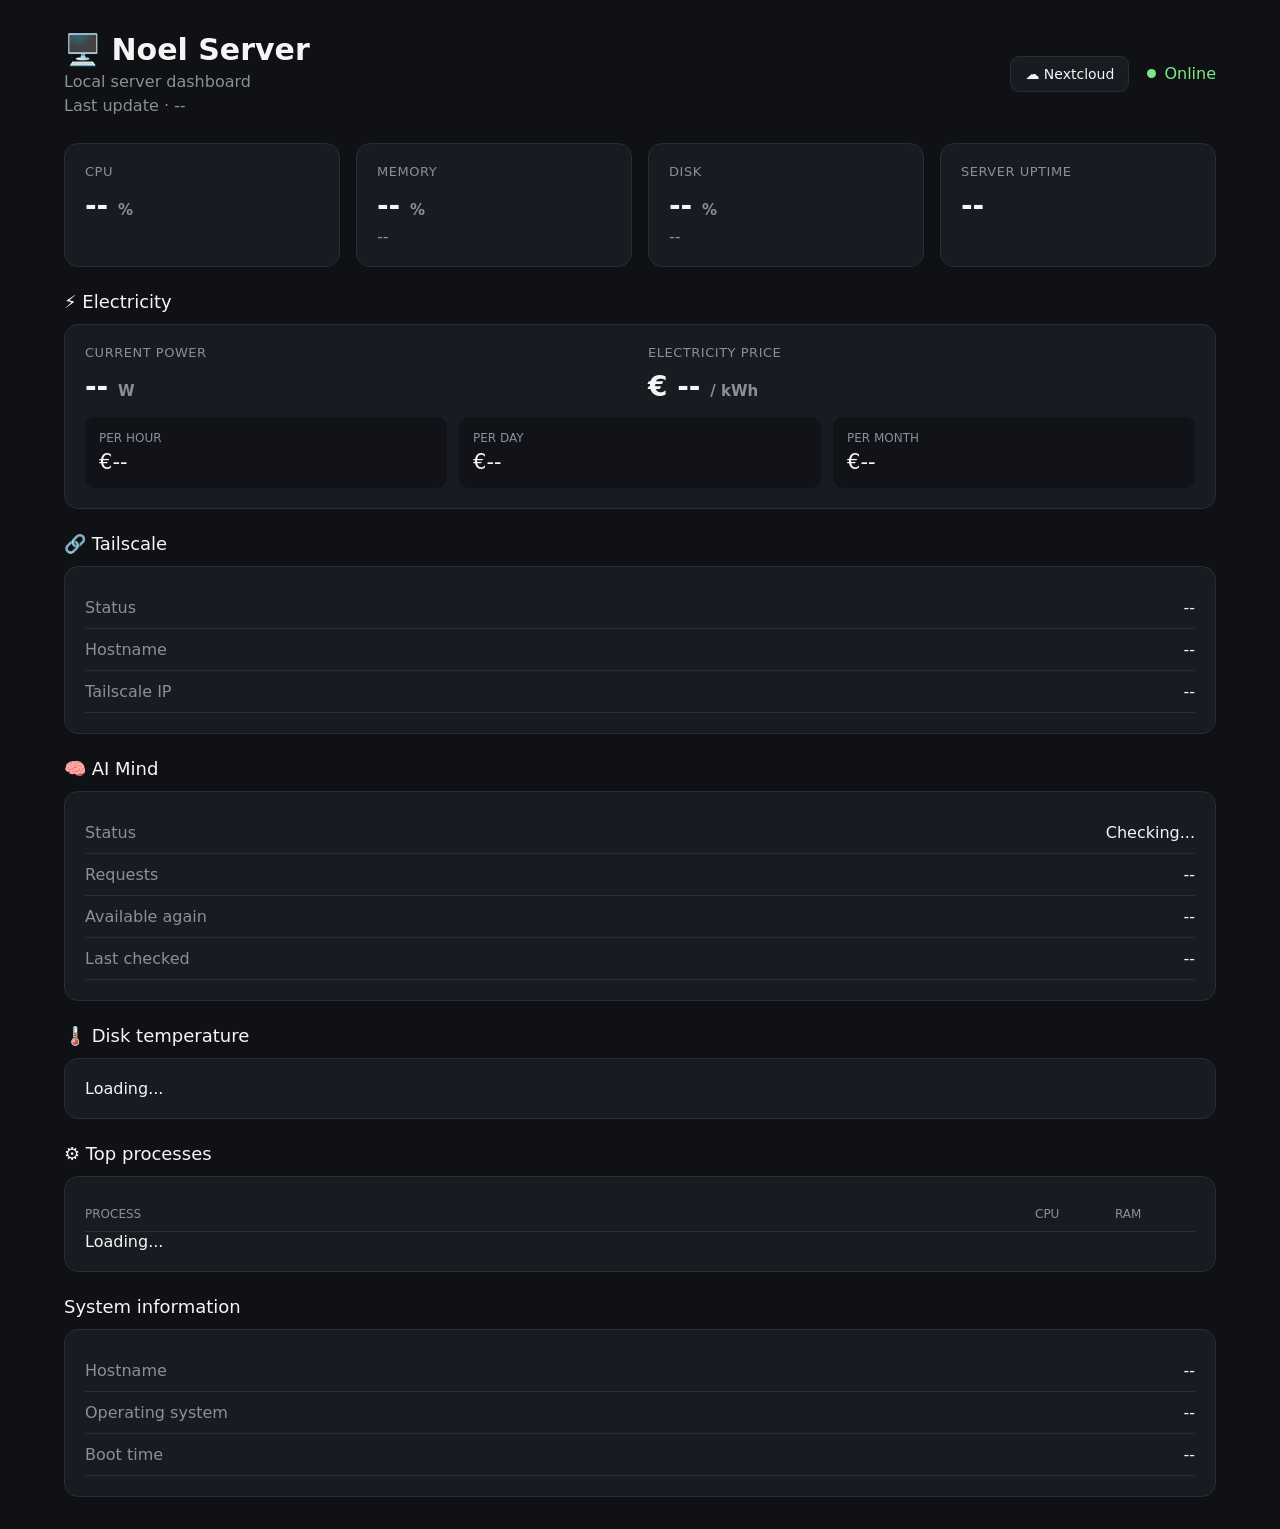
==== dashboard/templates/index.html @ ddb2e731 "Initial commit" ====
<!DOCTYPE html>

<html lang="en">

<head>

<meta charset="UTF-8">

<meta
    name="viewport"
    content="width=device-width, initial-scale=1.0"
>

<title>Noel Server</title>


<style>

* {
    box-sizing: border-box;
}

body {

    margin: 0;

    font-family:
        system-ui,
        -apple-system,
        BlinkMacSystemFont,
        "Segoe UI",
        sans-serif;

    background: #0f1115;

    color: #f5f5f5;
}


.container {

    max-width: 1200px;

    margin: auto;

    padding: 32px 24px;
}


header {

    display: flex;

    justify-content: space-between;

    align-items: center;

    margin-bottom: 28px;
}


h1 {

    margin: 0;

    font-size: 30px;
}


.subtitle {

    color: #8b8f98;

    margin-top: 5px;
}


.status {

    display: flex;

    align-items: center;

    gap: 8px;

    color: #7ee787;
}

.header-actions {
    display: flex;
    align-items: center;
    gap: 18px;
}

.service-button {
    display: inline-flex;
    align-items: center;
    padding: 9px 14px;
    border-radius: 9px;
    background: #181b21;
    border: 1px solid #292d35;
    color: #f5f5f5;
    text-decoration: none;
    font-size: 14px;
    transition: background 0.2s, border-color 0.2s;
}

.service-button:hover {
    background: #22262e;
    border-color: #3a404b;
}

.dot {

    width: 9px;

    height: 9px;

    background: #7ee787;

    border-radius: 50%;
}


.grid {

    display: grid;

    grid-template-columns:
        repeat(auto-fit, minmax(210px, 1fr));

    gap: 16px;
}


.card {

    background: #181b21;

    border: 1px solid #292d35;

    border-radius: 14px;

    padding: 20px;
}


.card-title {

    color: #8b8f98;

    font-size: 13px;

    margin-bottom: 10px;

    text-transform: uppercase;

    letter-spacing: 0.04em;
}


.value {

    font-size: 28px;

    font-weight: 600;
}


.unit {

    font-size: 15px;

    color: #8b8f98;
}


.section {

    margin-top: 24px;
}


.section-title {

    font-size: 18px;

    margin-bottom: 12px;
}


.row {

    display: flex;

    justify-content: space-between;

    padding: 11px 0;

    border-bottom: 1px solid #292d35;
}


.label {

    color: #8b8f98;
}


.process {

    display: grid;

    grid-template-columns:
        1fr 80px 80px;

    padding: 10px 0;

    border-bottom: 1px solid #292d35;
}


.process-header {

    color: #8b8f98;

    font-size: 12px;

    text-transform: uppercase;
}


.power-cost {

    display: grid;

    grid-template-columns:
        repeat(3, 1fr);

    gap: 12px;

    margin-top: 14px;
}


.cost {

    background: #111318;

    border-radius: 10px;

    padding: 14px;
}


.cost-label {

    color: #8b8f98;

    font-size: 12px;
}


.cost-value {

    font-size: 21px;

    margin-top: 5px;
}


@media(max-width: 600px) {

    .power-cost {

        grid-template-columns: 1fr;
    }

}

</style>

</head>


<body>


<div class="container">


<header>

<div>

<h1>🖥️ Noel Server</h1>

<div class="subtitle">
    Local server dashboard
</div>

<div class="subtitle">
    Last update ·
    <span id="last-updated">--</span>
</div>

</div>


<div class="header-actions">

    <a
        class="service-button"
        href="https://sprint-server.perch-altair.ts.net/"
        target="_blank"
        rel="noopener noreferrer"
    >
        ☁️ Nextcloud
    </a>

    <div class="status">
        <span class="dot"></span>

        <span id="server-status">
            Online
        </span>
    </div>

</div>

</header>


<!-- SYSTEM -->

<div class="grid">


<div class="card">

<div class="card-title">
CPU
</div>

<div class="value">

<span id="cpu">
--
</span>

<span class="unit">
%
</span>

</div>

</div>


<div class="card">

<div class="card-title">
Memory
</div>

<div class="value">

<span id="memory">
--
</span>

<span class="unit">
%
</span>

</div>

<div class="subtitle"
     id="memory-details">
--
</div>

</div>


<div class="card">

<div class="card-title">
Disk
</div>

<div class="value">

<span id="disk">
--
</span>

<span class="unit">
%
</span>

</div>

<div class="subtitle"
     id="disk-details">
--
</div>

</div>


<div class="card">

<div class="card-title">
Server uptime
</div>

<div class="value">

<span id="uptime">
--
</span>

</div>

</div>


</div>


<!-- POWER -->

<div class="section">

<div class="section-title">
⚡ Electricity
</div>


<div class="card">


<div class="grid">


<div>

<div class="card-title">
Current power
</div>

<div class="value">

<span id="watts">
--
</span>

<span class="unit">
W
</span>

</div>

</div>


<div>

<div class="card-title">
Electricity price
</div>

<div class="value">

€<span id="price">
--
</span>

<span class="unit">
/ kWh
</span>

</div>

</div>


</div>


<div class="power-cost">


<div class="cost">

<div class="cost-label">
PER HOUR
</div>

<div class="cost-value">
€<span id="cost-hour">--</span>
</div>

</div>


<div class="cost">

<div class="cost-label">
PER DAY
</div>

<div class="cost-value">
€<span id="cost-day">--</span>
</div>

</div>


<div class="cost">

<div class="cost-label">
PER MONTH
</div>

<div class="cost-value">
€<span id="cost-month">--</span>
</div>

</div>


</div>


</div>

</div>


<!-- TAILSCALE -->

<div class="section">

<div class="section-title">
🔗 Tailscale
</div>


<div class="card">


<div class="row">

<span class="label">
Status
</span>

<span id="tailscale-status">
--
</span>

</div>


<div class="row">

<span class="label">
Hostname
</span>

<span id="tailscale-hostname">
--
</span>

</div>


<div class="row">

<span class="label">
Tailscale IP
</span>

<span id="tailscale-ip">
--
</span>

</div>


</div>

</div>

<!-- AI MIND -->

<div class="section">

    <div class="section-title">
        🧠 AI Mind
    </div>

    <div class="card">

        <div class="row">

            <span class="label">
                Status
            </span>

            <span id="ai-status">
                Checking...
            </span>

        </div>

        <div class="row">

            <span class="label">
                Requests
            </span>

            <span id="ai-requests">
                --
            </span>

        </div>

        <div class="row">

            <span class="label">
                Available again
            </span>

            <span id="ai-reset">
                --
            </span>

        </div>

        <div class="row">

            <span class="label">
                Last checked
            </span>

            <span id="ai-last-checked">
                --
            </span>

        </div>

    </div>

</div>

<!-- DISK -->

<div class="section">

<div class="section-title">
🌡️ Disk temperature
</div>


<div class="card">

<div id="disk-temperatures">
Loading...
</div>

</div>

</div>


<!-- PROCESSES -->

<div class="section">

<div class="section-title">
⚙️ Top processes
</div>


<div class="card">


<div class="process process-header">

<div>
PROCESS
</div>

<div>
CPU
</div>

<div>
RAM
</div>

</div>


<div id="process-list">

Loading...

</div>


</div>

</div>


<!-- SYSTEM INFORMATION -->

<div class="section">

<div class="section-title">
System information
</div>


<div class="card">


<div class="row">

<span class="label">
Hostname
</span>

<span id="hostname">
--
</span>

</div>


<div class="row">

<span class="label">
Operating system
</span>

<span id="os">
--
</span>

</div>


<div class="row">

<span class="label">
Boot time
</span>

<span id="boot-time">
--
</span>

</div>


</div>

</div>


</div>


<script>


async function updateDashboard() {

    try {

        const response =
            await fetch("/api/system");

        const data =
            await response.json();


        // LAST UPDATED

        if (data.last_updated) {

            const updated =
                new Date(data.last_updated);

            document.getElementById(
                "last-updated"
            ).textContent =
                updated.toLocaleString();

        }


        // SYSTEM

        const system =
            data.system;


        document.getElementById("cpu")
            .textContent =
                system.cpu;


        document.getElementById("memory")
            .textContent =
                system.memory;


        document.getElementById("memory-details")
            .textContent =
                `${system.memory_used_gb} GB / ` +
                `${system.memory_total_gb} GB`;


        document.getElementById("disk")
            .textContent =
                system.disk;


        document.getElementById("disk-details")
            .textContent =
                `${system.disk_used_gb} GB / ` +
                `${system.disk_total_gb} GB`;


        document.getElementById("uptime")
            .textContent =
                system.uptime;


        document.getElementById("hostname")
            .textContent =
                system.hostname;


        document.getElementById("os")
            .textContent =
                system.os;


        document.getElementById("boot-time")
            .textContent =
                system.boot_time;


        // POWER

        const power =
            data.power;


        document.getElementById("watts")
            .textContent =
                power.watts;


        document.getElementById("price")
            .textContent =
                power.price_per_kwh.toFixed(3);


        document.getElementById("cost-hour")
            .textContent =
                power.cost_hour.toFixed(4);


        document.getElementById("cost-day")
            .textContent =
                power.cost_day.toFixed(2);


        document.getElementById("cost-month")
            .textContent =
                power.cost_month.toFixed(2);


        // TAILSCALE

        const tailscale =
            data.tailscale;


        document.getElementById("tailscale-status")
            .textContent =
                tailscale.online
                    ? "🟢 Online"
                    : "🔴 " + tailscale.status;


        document.getElementById("tailscale-hostname")
            .textContent =
                tailscale.hostname || "--";


        document.getElementById("tailscale-ip")
            .textContent =
                tailscale.tailscale_ip || "--";

// AI MIND

const ai = data.ai || {};

const aiStatus =
    document.getElementById("ai-status");

const aiRequests =
    document.getElementById("ai-requests");

const aiReset =
    document.getElementById("ai-reset");

const aiLastChecked =
    document.getElementById("ai-last-checked");


if (ai.available) {

    aiStatus.textContent = "🟢 Available";

} else {

    aiStatus.textContent = "🔴 " + (
        ai.status || "Unavailable"
    );

}


if (
    ai.limit !== null &&
    ai.remaining !== null
) {

    aiRequests.textContent =
        `${ai.remaining} / ${ai.limit}`;

} else {

    aiRequests.textContent = "--";

}


if (!ai.available && ai.reset_at) {

    const remainingSeconds =
        Math.max(
            0,
            Math.floor(
                ai.reset_at - Date.now() / 1000
            )
        );

    const hours =
        Math.floor(remainingSeconds / 3600);

    const minutes =
        Math.floor(
            (remainingSeconds % 3600) / 60
        );

    const seconds =
        remainingSeconds % 60;

    if (remainingSeconds > 0) {

        aiReset.textContent =
            `${hours}h ${minutes}m ${seconds}s`;

    } else {

        aiReset.textContent = "--";

    }

} else {

    aiReset.textContent = "--";

}

aiLastChecked.textContent =
    new Date().toLocaleTimeString();


        // DISK TEMPERATURE

        const diskContainer =
            document.getElementById(
                "disk-temperatures"
            );


        if (data.disks.length === 0) {

            diskContainer.textContent =
                "Temperature data unavailable";

        } else {

            diskContainer.innerHTML =
                data.disks.map(
                    disk =>

                        `<div class="row">

                            <span class="label">
                                Disk
                            </span>

                            <span>
                                ${disk.temperature} °C
                            </span>

                        </div>`

                ).join("");

        }


        // PROCESSES

        const processContainer =
            document.getElementById(
                "process-list"
            );


        processContainer.innerHTML =
            data.processes.map(
                process =>

                    `<div class="process">

                        <div>

                            ${process.name}

                            <span class="subtitle">
                                PID ${process.pid}
                            </span>

                        </div>

                        <div>
                            ${process.cpu}%
                        </div>

                        <div>
                            ${process.memory}%
                        </div>

                    </div>`

            ).join("");


    } catch (error) {

        console.error(
            "Dashboard error:",
            error
        );

    }

}


// Initial update

updateDashboard();


// Refresh every 5 seconds

setInterval(
    updateDashboard,
    5000
);

</script>


</body>

</html>
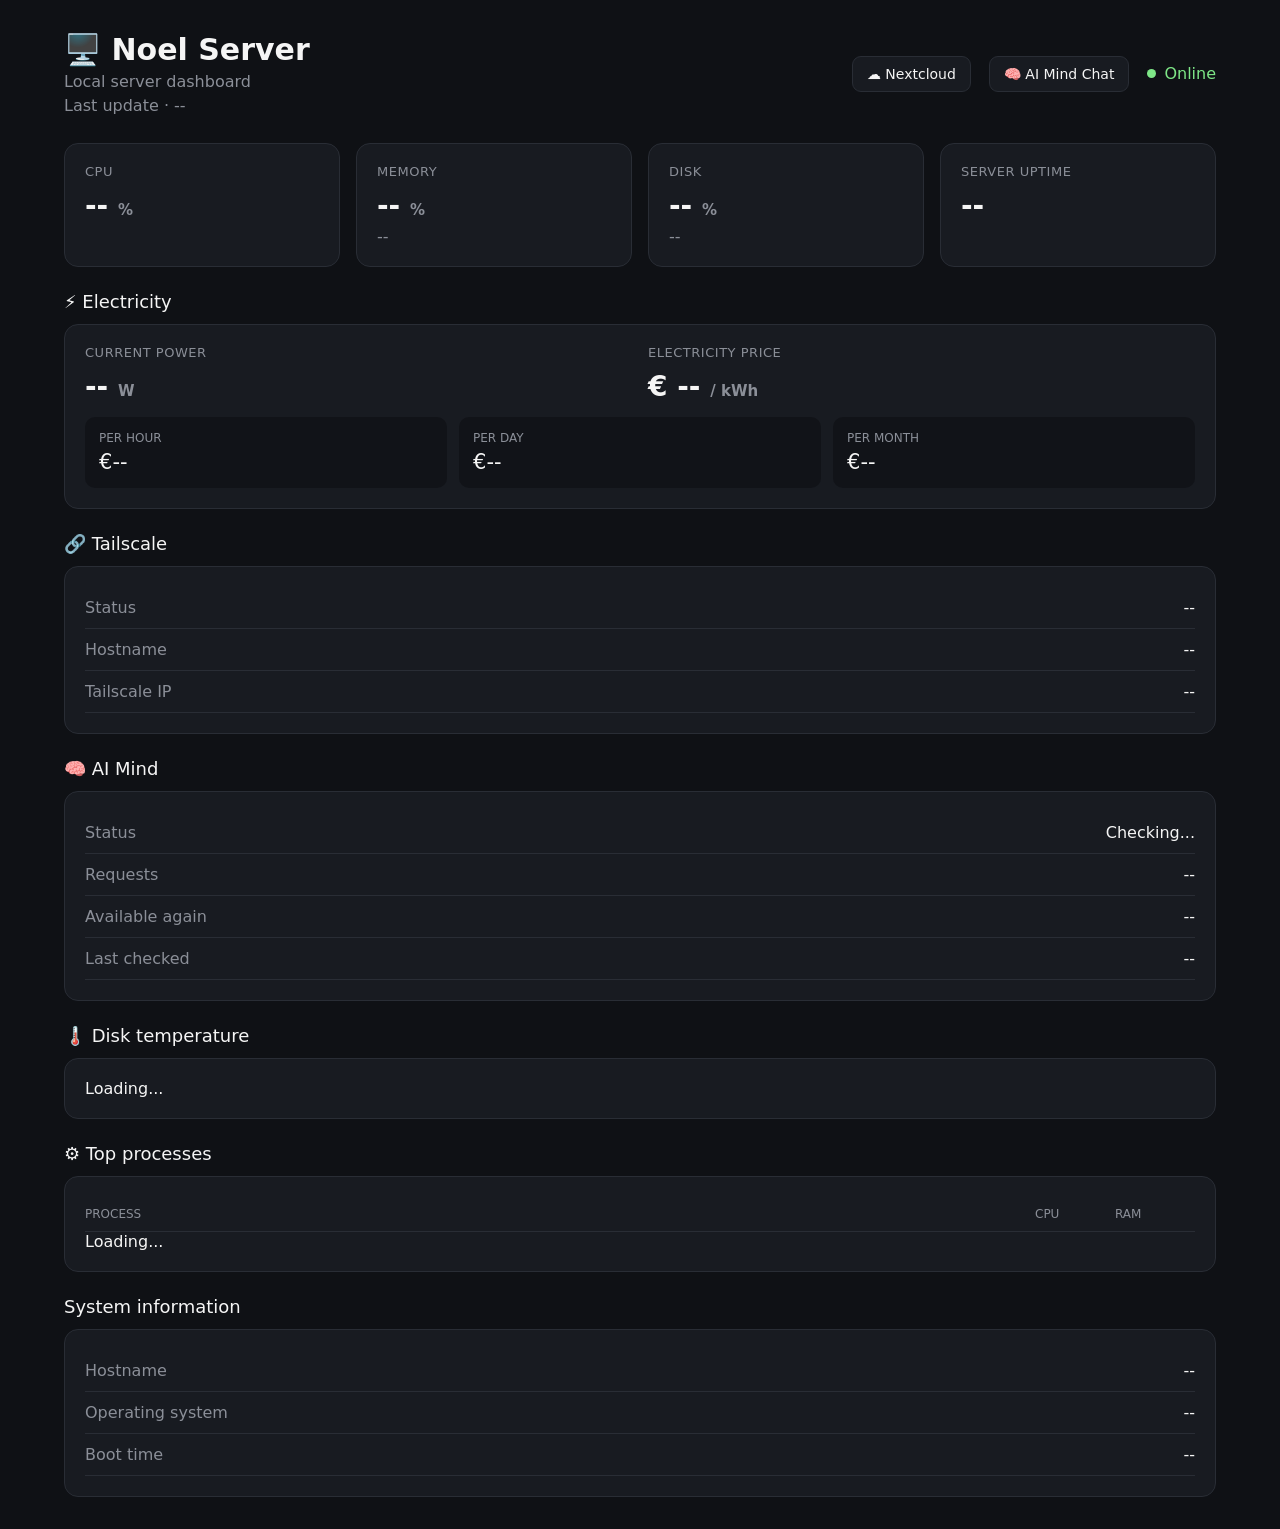
==== commit fb6ded94: "updated urls" ====
--- a/dashboard/templates/index.html
+++ b/dashboard/templates/index.html
@@ -311,11 +311,20 @@
 
     <a
         class="service-button"
-        href="https://sprint-server.perch-altair.ts.net/"
+        href="https://noel-server.perch-altair.ts.net/"
         target="_blank"
         rel="noopener noreferrer"
     >
         ☁️ Nextcloud
+    </a>
+
+    <a
+        class="service-button"
+        href="http://noel-server:8081/"
+        target="_blank"
+        rel="noopener noreferrer"
+    >
+        🧠 AI Mind Chat
     </a>
 
     <div class="status">
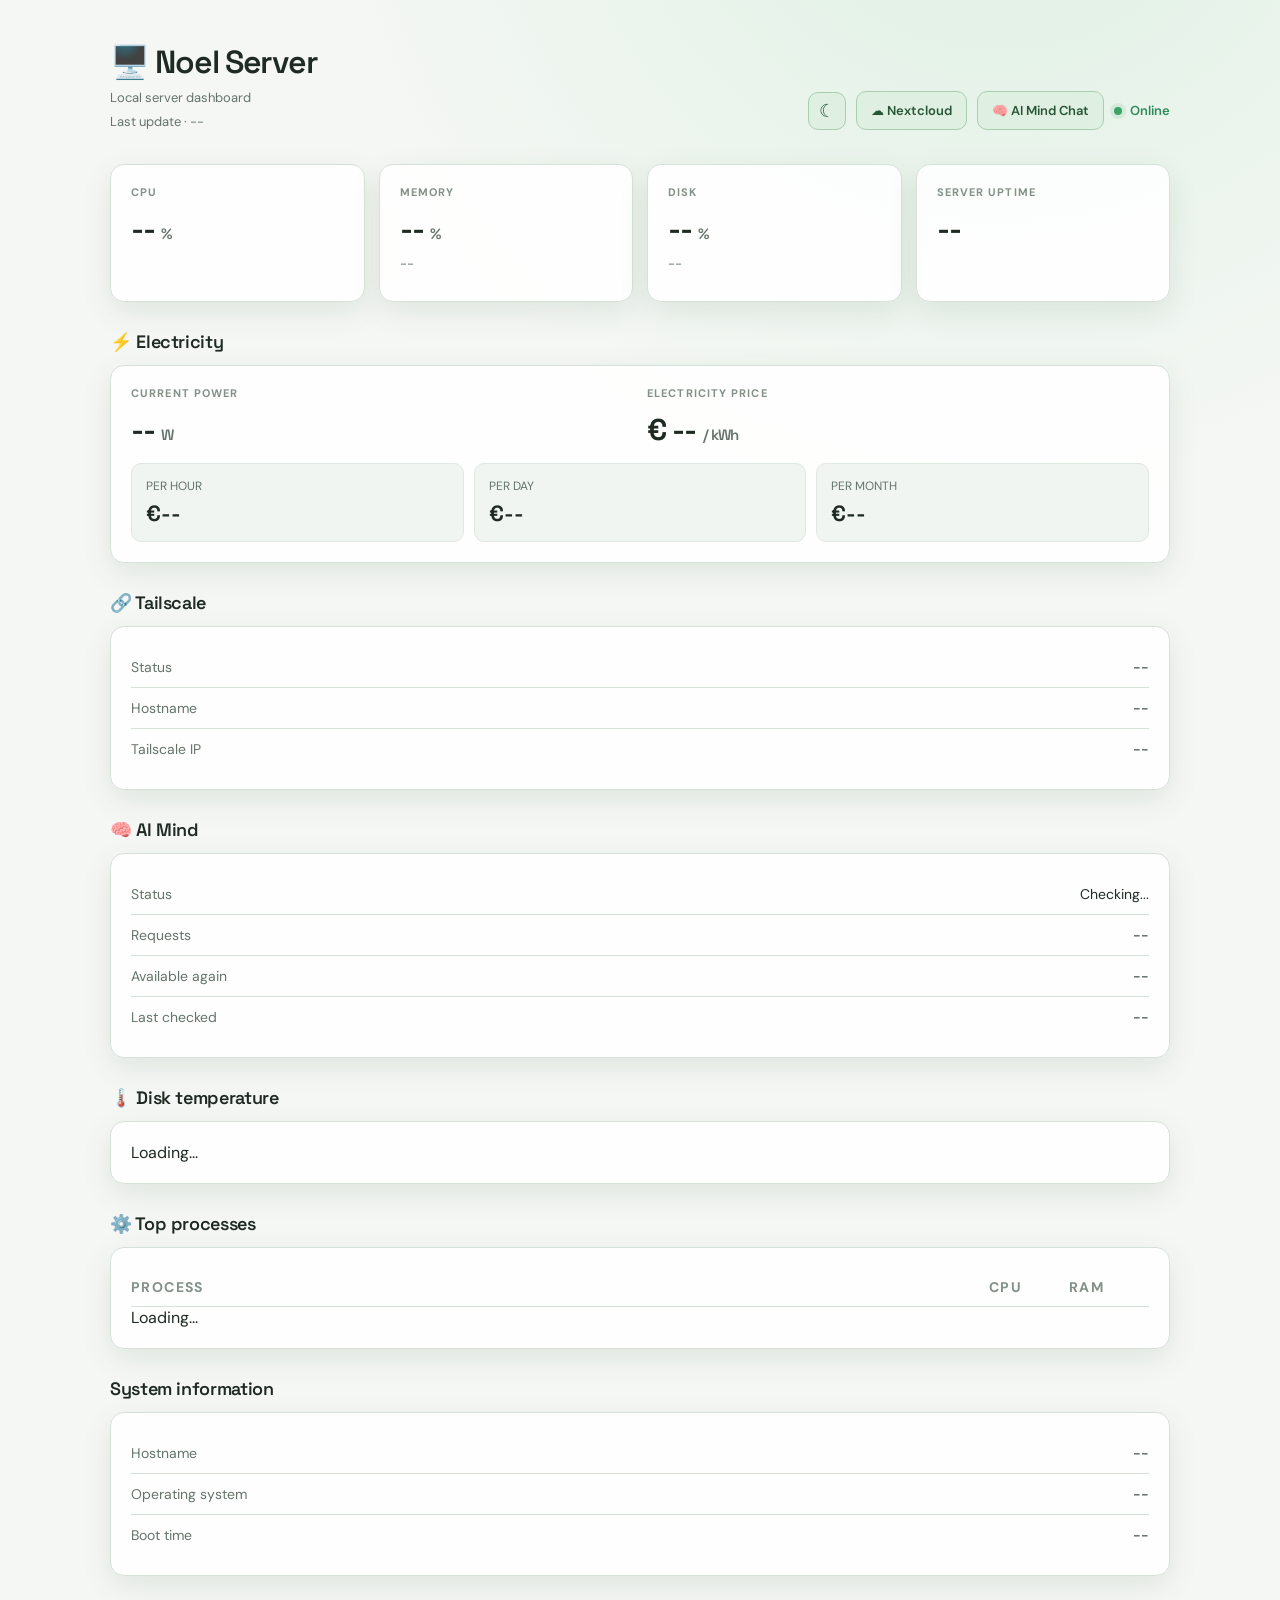
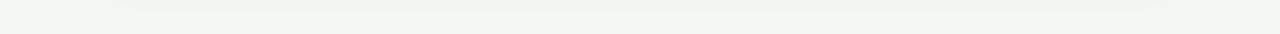
==== commit 6e1a9368: "feat: add theme toggle functionality and update styles for light/dark modes - Implemented theme togg" ====
--- a/dashboard/templates/index.html
+++ b/dashboard/templates/index.html
@@ -280,6 +280,257 @@
 
 </style>
 
+<style>
+@import url('https://fonts.googleapis.com/css2?family=DM+Sans:wght@400;500;600;700&family=Space+Grotesk:wght@500;600;700&display=swap');
+
+:root {
+    --dashboard-bg: #f5f7f4;
+    --dashboard-sidebar: #eaf0eb;
+    --dashboard-surface: rgba(255, 255, 255, .88);
+    --dashboard-border: #d6e1d8;
+    --dashboard-text: #1e2a22;
+    --dashboard-muted: #64746a;
+    --dashboard-muted-2: #829087;
+    --dashboard-accent: #2e8b57;
+    --dashboard-accent-soft: #dff0e3;
+    --dashboard-shadow: 0 10px 30px rgba(40, 75, 52, .1);
+    --dashboard-forest: url("https://images.unsplash.com/photo-1448375240586-882707db888b?auto=format&fit=crop&w=2200&q=85");
+}
+
+html {
+    min-height: 100%;
+    background: var(--dashboard-bg);
+}
+
+body {
+    min-height: 100%;
+    background:
+        radial-gradient(circle at 78% -12%, rgba(127, 214, 157, .2), transparent 34%),
+        var(--dashboard-bg);
+    color: var(--dashboard-text);
+    font-family: "DM Sans", ui-sans-serif, system-ui, sans-serif;
+}
+
+body.dark {
+    --dashboard-bg: #0d1711;
+    --dashboard-surface: rgba(15, 27, 19, .86);
+    --dashboard-border: rgba(167, 219, 180, .24);
+    --dashboard-text: #edf7ef;
+    --dashboard-muted: #b0c5b5;
+    --dashboard-muted-2: #8da995;
+    --dashboard-accent: #a8e5bd;
+    --dashboard-accent-soft: rgba(44, 93, 60, .75);
+    --dashboard-shadow: 0 14px 36px rgba(0, 0, 0, .3);
+    background:
+        linear-gradient(rgba(5, 15, 8, .58), rgba(5, 15, 8, .72)),
+        var(--dashboard-forest) center / cover fixed,
+        var(--dashboard-bg);
+}
+
+.container {
+    max-width: 1120px;
+    padding: 42px 30px 58px;
+}
+
+header {
+    align-items: flex-end;
+    margin-bottom: 34px;
+}
+
+h1 {
+    margin: 0;
+    color: var(--dashboard-text);
+    font-family: "Space Grotesk", sans-serif;
+    font-size: 32px;
+    font-weight: 600;
+    letter-spacing: -.04em;
+}
+
+.subtitle,
+.label,
+.unit,
+.cost-label {
+    color: var(--dashboard-muted);
+}
+
+.subtitle {
+    margin-top: 7px;
+    font-size: 13px;
+}
+
+.status {
+    color: var(--dashboard-accent);
+    font-size: 13px;
+    font-weight: 600;
+}
+
+.header-actions {
+    gap: 10px;
+    flex-wrap: wrap;
+    justify-content: flex-end;
+}
+
+.service-button {
+    padding: 10px 14px;
+    border: 1px solid #a9cdb0;
+    border-radius: 10px;
+    background: var(--dashboard-accent-soft);
+    color: #285536;
+    font-size: 13px;
+    font-weight: 600;
+    transition: background .18s, border-color .18s, transform .18s;
+}
+
+.service-button:hover {
+    border-color: #82b88e;
+    background: #cfe8d4;
+    transform: translateY(-1px);
+}
+
+.theme-toggle {
+    width: 38px;
+    height: 38px;
+    display: inline-grid;
+    place-items: center;
+    padding: 0;
+    border: 1px solid #a9cdb0;
+    border-radius: 10px;
+    background: var(--dashboard-accent-soft);
+    color: #285536;
+    cursor: pointer;
+    font-size: 18px;
+    transition: background .18s, border-color .18s, transform .18s;
+}
+
+.theme-toggle:hover {
+    border-color: #82b88e;
+    background: #cfe8d4;
+    transform: translateY(-1px);
+}
+
+.dot {
+    width: 8px;
+    height: 8px;
+    background: #3aa463;
+    box-shadow: 0 0 0 4px rgba(58, 164, 99, .12);
+}
+
+.grid {
+    gap: 14px;
+}
+
+.card {
+    border: 1px solid var(--dashboard-border);
+    border-radius: 14px;
+    background: var(--dashboard-surface);
+    box-shadow: var(--dashboard-shadow);
+}
+
+.grid > .card {
+    min-height: 138px;
+}
+
+.card-title,
+.process-header {
+    color: var(--dashboard-muted-2);
+    font-size: 11px;
+    font-weight: 700;
+    letter-spacing: .1em;
+}
+
+.value {
+    color: var(--dashboard-text);
+    font-family: "Space Grotesk", sans-serif;
+    font-size: 30px;
+    font-weight: 600;
+    letter-spacing: -.03em;
+}
+
+.section {
+    margin-top: 28px;
+}
+
+.section-title {
+    margin-bottom: 12px;
+    color: var(--dashboard-text);
+    font-family: "Space Grotesk", sans-serif;
+    font-size: 18px;
+    font-weight: 600;
+    letter-spacing: -.02em;
+}
+
+.row,
+.process {
+    border-bottom-color: var(--dashboard-border);
+    font-size: 14px;
+}
+
+.row:last-child,
+.process:last-child {
+    border-bottom: 0;
+}
+
+.power-cost {
+    gap: 10px;
+}
+
+.cost {
+    border: 1px solid #e0e9e1;
+    background: #f0f5f1;
+}
+
+body.dark .service-button,
+body.dark .theme-toggle {
+    border-color: rgba(168, 229, 189, .35);
+    background: rgba(24, 54, 34, .82);
+    color: #d9f5df;
+}
+
+body.dark .service-button:hover,
+body.dark .theme-toggle:hover {
+    border-color: rgba(168, 229, 189, .65);
+    background: rgba(39, 82, 51, .9);
+}
+
+body.dark .card {
+    background: var(--dashboard-surface);
+}
+
+body.dark .cost {
+    border-color: rgba(167, 219, 180, .18);
+    background: rgba(10, 25, 14, .72);
+}
+
+.cost-value {
+    color: var(--dashboard-text);
+    font-family: "Space Grotesk", sans-serif;
+    font-size: 22px;
+    font-weight: 600;
+}
+
+#disk-temperatures,
+#process-list {
+    color: var(--dashboard-text);
+}
+
+@media(max-width: 760px) {
+    .container {
+        padding: 28px 18px 42px;
+    }
+
+    header {
+        align-items: flex-start;
+        flex-direction: column;
+        gap: 22px;
+    }
+
+    .header-actions {
+        width: 100%;
+        justify-content: flex-start;
+    }
+}
+</style>
+
 </head>
 
 
@@ -308,6 +559,16 @@
 
 
 <div class="header-actions">
+
+    <button
+        id="theme-toggle"
+        class="theme-toggle"
+        type="button"
+        title="Switch to dark mode"
+        aria-label="Switch to dark mode"
+    >
+        ☾
+    </button>
 
     <a
         class="service-button"
@@ -787,6 +1048,27 @@
 
 <script>
 
+const savedTheme = localStorage.getItem("dashboard-theme") || "light";
+const themeToggle = document.getElementById("theme-toggle");
+
+document.body.classList.toggle("dark", savedTheme === "dark");
+
+function updateThemeToggle() {
+    const dark = document.body.classList.contains("dark");
+    themeToggle.textContent = dark ? "☀" : "☾";
+    themeToggle.title = dark ? "Switch to light mode" : "Switch to dark mode";
+    themeToggle.setAttribute("aria-label", themeToggle.title);
+}
+
+themeToggle.addEventListener("click", () => {
+    const dark = !document.body.classList.contains("dark");
+    document.body.classList.toggle("dark", dark);
+    localStorage.setItem("dashboard-theme", dark ? "dark" : "light");
+    updateThemeToggle();
+});
+
+updateThemeToggle();
+
 
 async function updateDashboard() {
 
@@ -1097,13 +1379,6 @@
 updateDashboard();
 
 
-// Refresh every 5 seconds
-
-setInterval(
-    updateDashboard,
-    5000
-);
-
 </script>
 
 
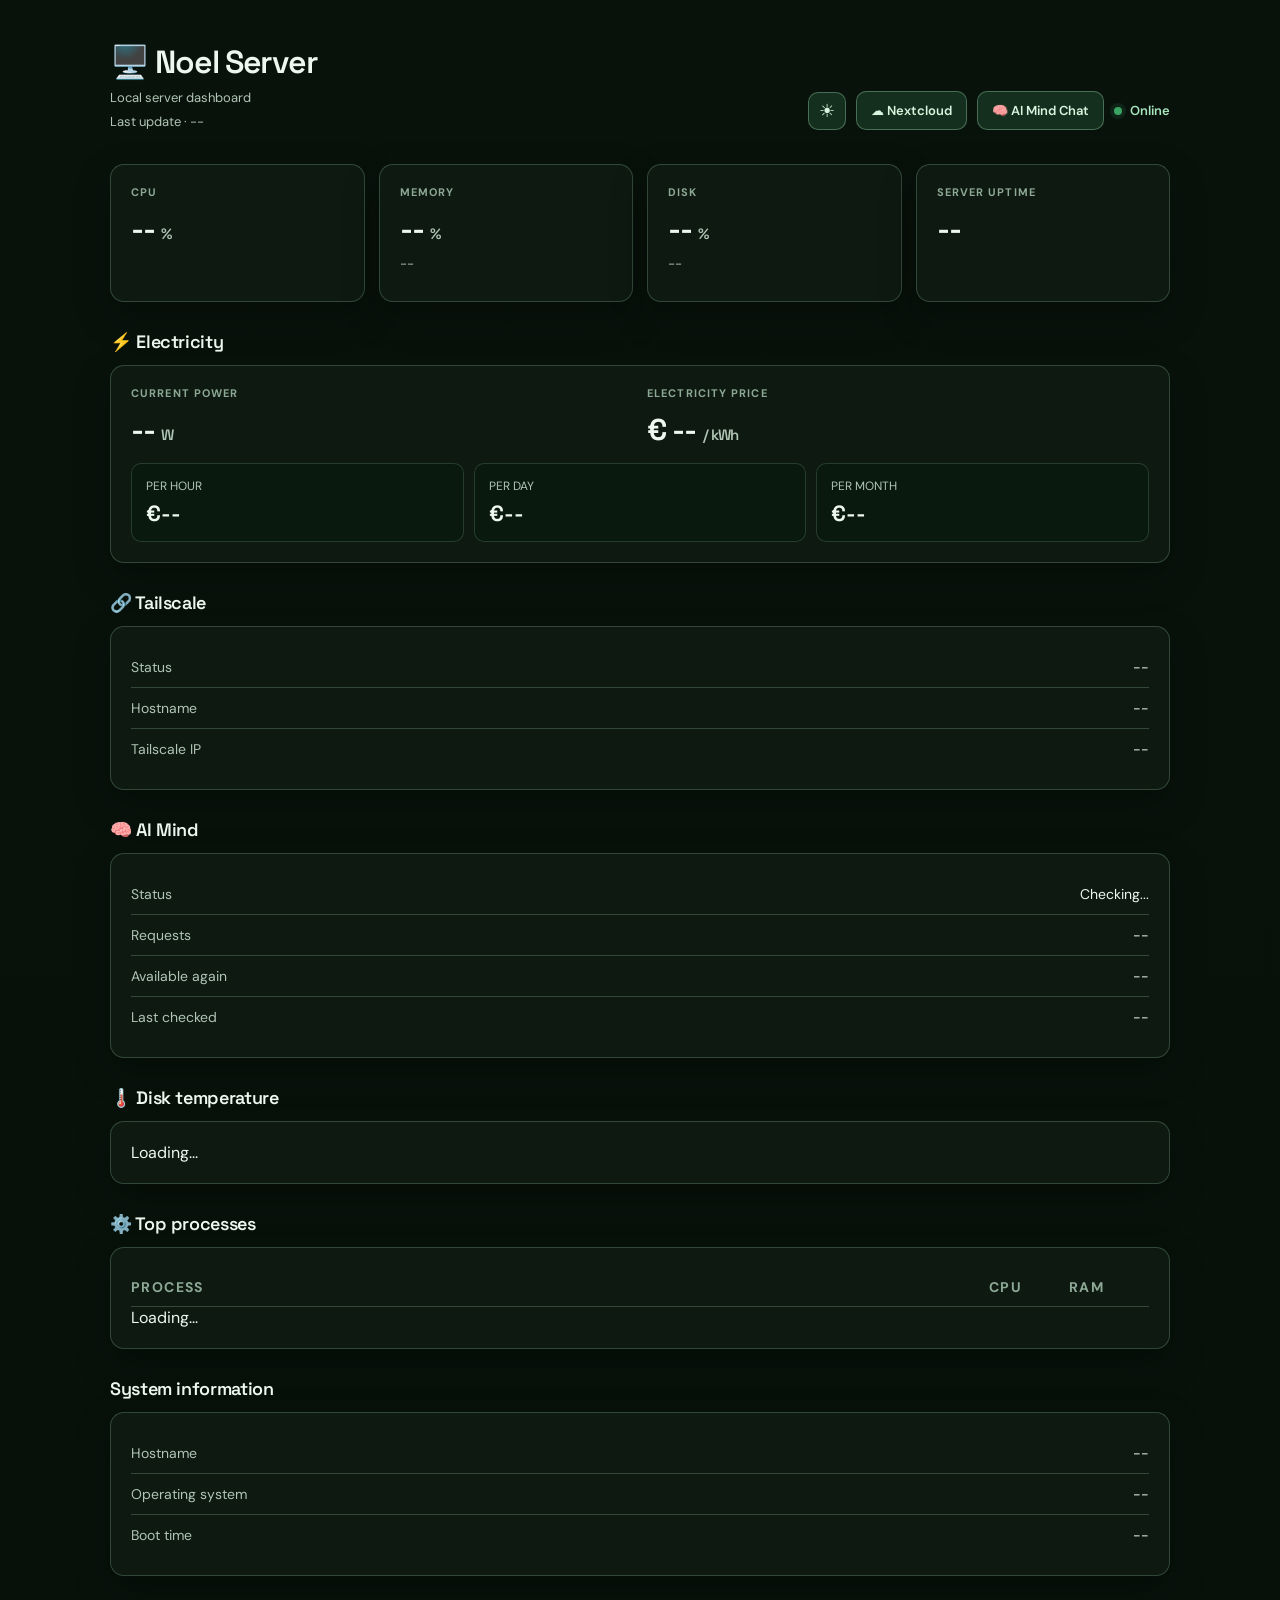
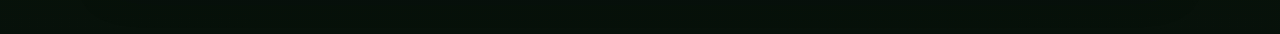
==== commit 0771c96f: "style: enhance scrollbar visibility and update background gradients for improved aesthetics" ====
--- a/dashboard/templates/index.html
+++ b/dashboard/templates/index.html
@@ -295,17 +295,32 @@
     --dashboard-accent-soft: #dff0e3;
     --dashboard-shadow: 0 10px 30px rgba(40, 75, 52, .1);
     --dashboard-forest: url("https://images.unsplash.com/photo-1448375240586-882707db888b?auto=format&fit=crop&w=2200&q=85");
+    --dashboard-forest-light: url("https://images.unsplash.com/photo-1448375240586-882707db888b?auto=format&fit=crop&w=2200&q=85");
 }
 
 html {
     min-height: 100%;
     background: var(--dashboard-bg);
+    scrollbar-width: none;
+    -ms-overflow-style: none;
+}
+
+* {
+    scrollbar-width: none;
+    -ms-overflow-style: none;
+}
+
+*::-webkit-scrollbar {
+    display: none;
+    width: 0;
+    height: 0;
 }
 
 body {
     min-height: 100%;
     background:
-        radial-gradient(circle at 78% -12%, rgba(127, 214, 157, .2), transparent 34%),
+        linear-gradient(rgba(245, 247, 244, .84), rgba(245, 247, 244, .91)),
+        var(--dashboard-forest-light) center / cover fixed,
         var(--dashboard-bg);
     color: var(--dashboard-text);
     font-family: "DM Sans", ui-sans-serif, system-ui, sans-serif;
@@ -534,7 +549,7 @@
 </head>
 
 
-<body>
+<body class="dark">
 
 
 <div class="container">
@@ -1048,7 +1063,7 @@
 
 <script>
 
-const savedTheme = localStorage.getItem("dashboard-theme") || "light";
+const savedTheme = localStorage.getItem("dashboard-theme") || "dark";
 const themeToggle = document.getElementById("theme-toggle");
 
 document.body.classList.toggle("dark", savedTheme === "dark");
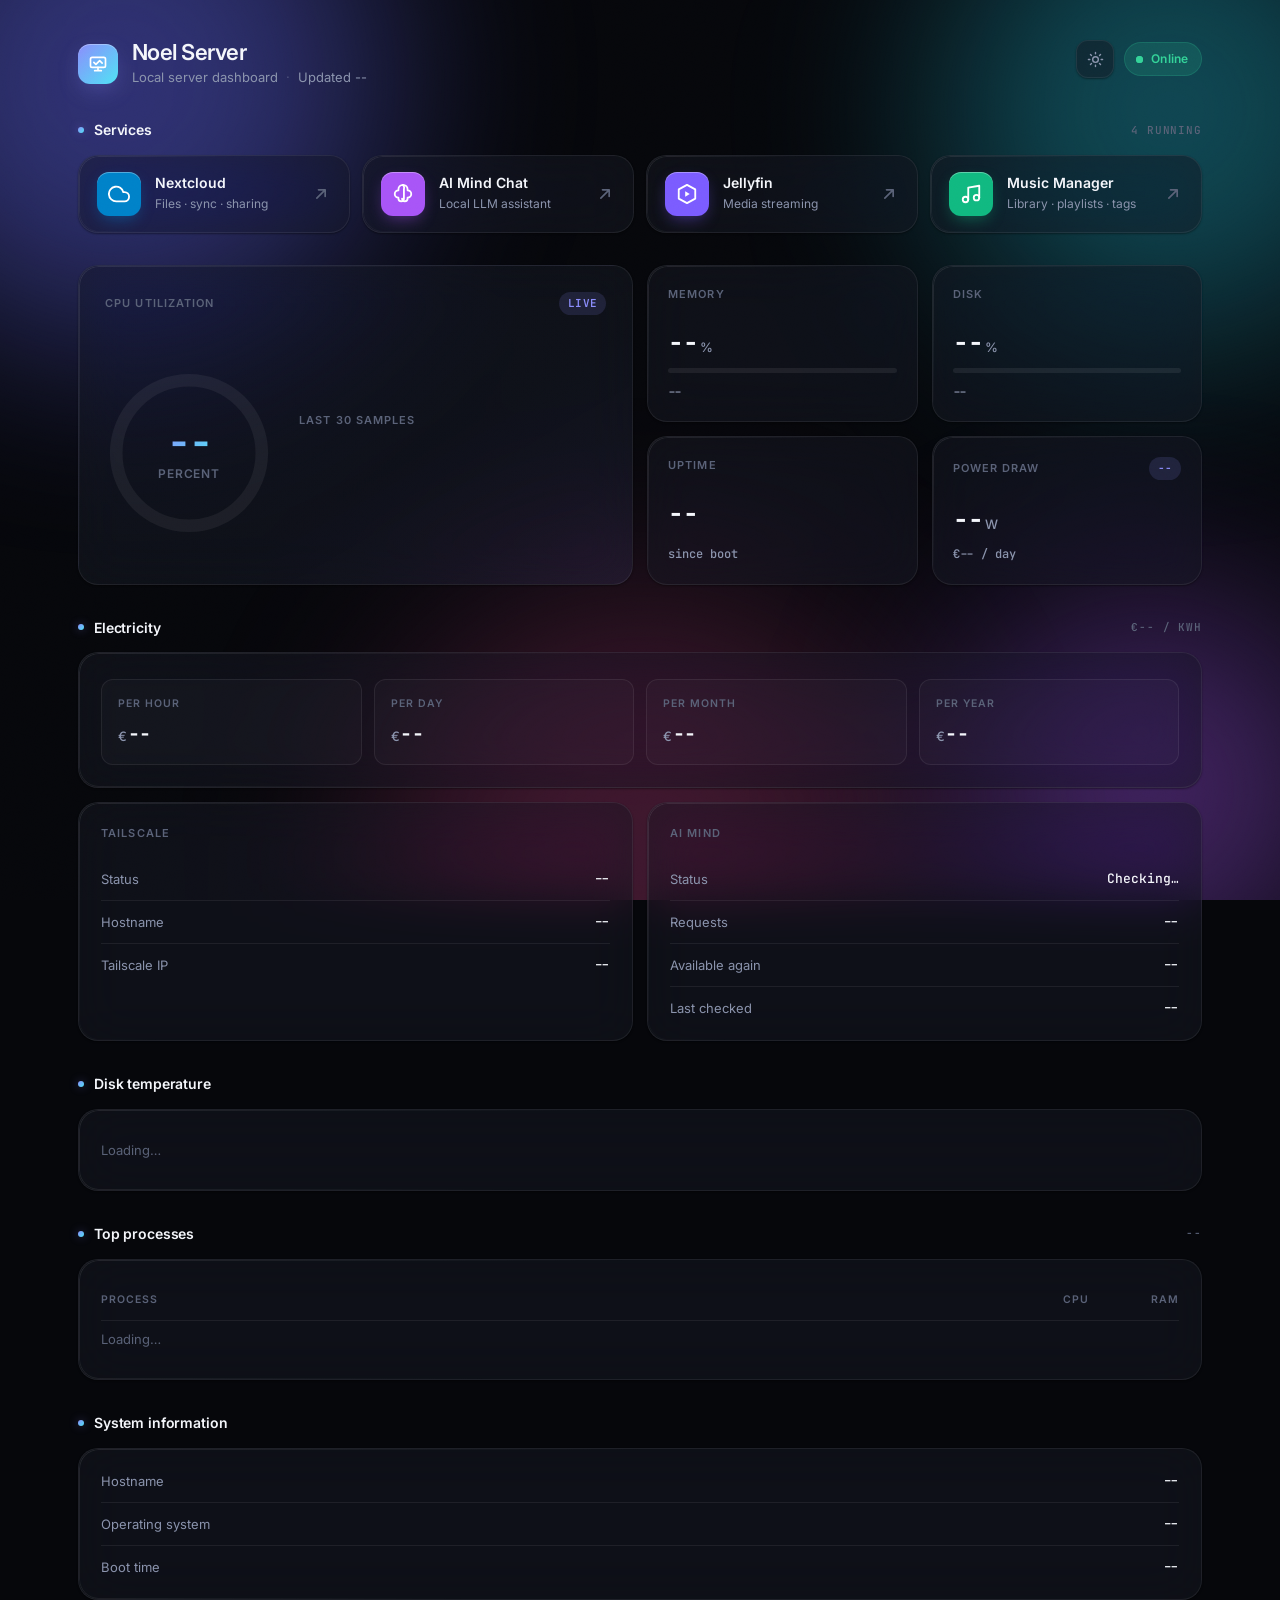
==== commit 30fc3552: "updated dashboard theme" ====
--- a/dashboard/templates/index.html
+++ b/dashboard/templates/index.html
@@ -1,5 +1,4 @@
 <!DOCTYPE html>
-
 <html lang="en">
 
 <head>
@@ -13,394 +12,298 @@
 
 <title>Noel Server</title>
 
+<link rel="icon" type="image/svg+xml" href="/favicon.svg">
+
+<link rel="preconnect" href="https://fonts.googleapis.com">
+<link rel="preconnect" href="https://fonts.gstatic.com" crossorigin>
+
+<link
+    href="https://fonts.googleapis.com/css2?family=Inter:wght@400;500;600;700&family=JetBrains+Mono:wght@500;600;700&display=swap"
+    rel="stylesheet"
+>
 
 <style>
 
-* {
+/* ==========================================================
+   THEME TOKENS
+   ========================================================== */
+
+:root {
+    --bg: #fbfbfd;
+    --surface: rgba(255,255,255,.72);
+    --surface-solid: #ffffff;
+    --surface-hover: rgba(255,255,255,.92);
+    --border: rgba(15,23,42,.08);
+    --border-strong: rgba(15,23,42,.16);
+
+    --text: #0b1020;
+    --text-muted: #5b6478;
+    --text-faint: #949cb1;
+
+    --accent: #4f46e5;
+    --accent-2: #06b6d4;
+    --accent-soft: rgba(79,70,229,.1);
+    --accent-glow: rgba(79,70,229,.25);
+
+    --green: #059669;
+    --green-soft: rgba(5,150,105,.1);
+    --red: #dc2626;
+    --red-soft: rgba(220,38,38,.1);
+    --amber: #d97706;
+    --amber-soft: rgba(217,119,6,.12);
+
+    --shadow-sm: 0 1px 2px rgba(15,23,42,.04), 0 1px 3px rgba(15,23,42,.03);
+    --shadow-md: 0 6px 20px -4px rgba(15,23,42,.08), 0 2px 6px -2px rgba(15,23,42,.05);
+    --shadow-lg: 0 24px 48px -12px rgba(15,23,42,.14), 0 8px 20px -8px rgba(15,23,42,.08);
+
+    --blob-1: rgba(99,102,241,.55);
+    --blob-2: rgba(34,211,238,.42);
+    --blob-3: rgba(236,72,153,.32);
+    --blob-4: rgba(168,85,247,.4);
+
+    --grain-opacity: .018;
+    --blob-blur: 100px;
+
+    --radius-sm: 8px;
+    --radius-md: 12px;
+    --radius-lg: 16px;
+    --radius-xl: 20px;
+
+    --font-sans: "Inter", -apple-system, BlinkMacSystemFont, "Segoe UI", sans-serif;
+    --font-mono: "JetBrains Mono", ui-monospace, "SF Mono", monospace;
+
+    color-scheme: light;
+}
+
+body.dark {
+    --bg: #06070b;
+    --surface: rgba(22,25,34,.55);
+    --surface-solid: #0e1017;
+    --surface-hover: rgba(32,36,48,.75);
+    --border: rgba(255,255,255,.07);
+    --border-strong: rgba(255,255,255,.14);
+
+    --text: #f4f6fb;
+    --text-muted: #8b94ad;
+    --text-faint: #5a6278;
+
+    --accent: #8b8dfc;
+    --accent-2: #4fe3f5;
+    --accent-soft: rgba(139,141,252,.14);
+    --accent-glow: rgba(139,141,252,.4);
+
+    --green: #34d399;
+    --green-soft: rgba(52,211,153,.14);
+    --red: #f87171;
+    --red-soft: rgba(248,113,113,.14);
+    --amber: #fbbf24;
+    --amber-soft: rgba(251,191,36,.14);
+
+    --shadow-sm: 0 1px 2px rgba(0,0,0,.4);
+    --shadow-md: 0 6px 24px -4px rgba(0,0,0,.5);
+    --shadow-lg: 0 24px 56px -12px rgba(0,0,0,.6);
+
+    --blob-1: rgba(99,102,241,.45);
+    --blob-2: rgba(34,211,238,.32);
+    --blob-3: rgba(236,72,153,.25);
+    --blob-4: rgba(168,85,247,.38);
+
+    --grain-opacity: .035;
+
+    color-scheme: dark;
+}
+
+/* ==========================================================
+   RESET
+   ========================================================== */
+
+*,
+*::before,
+*::after {
     box-sizing: border-box;
 }
 
+html {
+    -webkit-font-smoothing: antialiased;
+    -moz-osx-font-smoothing: grayscale;
+    scrollbar-width: none;
+}
+
+html::-webkit-scrollbar { display: none; }
+
 body {
-
     margin: 0;
-
-    font-family:
-        system-ui,
-        -apple-system,
-        BlinkMacSystemFont,
-        "Segoe UI",
-        sans-serif;
-
-    background: #0f1115;
-
-    color: #f5f5f5;
-}
-
+    min-height: 100vh;
+    font-family: var(--font-sans);
+    background: var(--bg);
+    color: var(--text);
+    font-size: 15px;
+    line-height: 1.55;
+    overflow-x: hidden;
+    transition: background .35s ease, color .35s ease;
+}
+
+/* ==========================================================
+   AMBIENT BACKGROUND
+   ========================================================== */
+
+.aurora {
+    position: fixed;
+    inset: 0;
+    z-index: 0;
+    overflow: hidden;
+    pointer-events: none;
+    transition: opacity .35s ease;
+}
+
+.blob {
+    position: absolute;
+    border-radius: 50%;
+    filter: blur(var(--blob-blur));
+    will-change: transform;
+    opacity: 1;
+    transition: background .35s ease;
+}
+
+.blob-1 {
+    width: 520px; height: 520px;
+    top: -180px; left: -140px;
+    background: var(--blob-1);
+    animation: drift-1 22s ease-in-out infinite;
+}
+
+.blob-2 {
+    width: 460px; height: 460px;
+    top: -120px; right: -120px;
+    background: var(--blob-2);
+    animation: drift-2 26s ease-in-out infinite;
+}
+
+.blob-3 {
+    width: 520px; height: 520px;
+    bottom: -220px; left: 30%;
+    background: var(--blob-3);
+    animation: drift-3 30s ease-in-out infinite;
+}
+
+.blob-4 {
+    width: 380px; height: 380px;
+    bottom: -80px; right: -60px;
+    background: var(--blob-4);
+    animation: drift-4 24s ease-in-out infinite;
+}
+
+@keyframes drift-1 {
+    0%, 100% { transform: translate(0,0) scale(1); }
+    50%      { transform: translate(60px,80px) scale(1.12); }
+}
+
+@keyframes drift-2 {
+    0%, 100% { transform: translate(0,0) scale(1); }
+    50%      { transform: translate(-80px,60px) scale(1.08); }
+}
+
+@keyframes drift-3 {
+    0%, 100% { transform: translate(0,0) scale(1); }
+    50%      { transform: translate(50px,-70px) scale(1.15); }
+}
+
+@keyframes drift-4 {
+    0%, 100% { transform: translate(0,0) scale(1); }
+    50%      { transform: translate(-50px,-40px) scale(1.1); }
+}
+
+.grain {
+    position: fixed;
+    inset: 0;
+    z-index: 3;
+    pointer-events: none;
+    opacity: var(--grain-opacity);
+    background-image: url("data:image/svg+xml;utf8,<svg xmlns='http://www.w3.org/2000/svg' width='200' height='200'><filter id='n'><feTurbulence type='fractalNoise' baseFrequency='0.9' numOctaves='4' stitchTiles='stitch'/></filter><rect width='100%25' height='100%25' filter='url(%23n)'/></svg>");
+    mix-blend-mode: overlay;
+}
+
+/* ==========================================================
+   LAYOUT
+   ========================================================== */
 
 .container {
-
-    max-width: 1200px;
-
-    margin: auto;
-
-    padding: 32px 24px;
-}
-
+    position: relative;
+    z-index: 1;
+    max-width: 1180px;
+    margin: 0 auto;
+    padding: 40px 28px 80px;
+}
+
+/* ==========================================================
+   HEADER
+   ========================================================== */
 
 header {
-
     display: flex;
-
     justify-content: space-between;
-
+    align-items: flex-start;
+    gap: 24px;
+    margin-bottom: 32px;
+    flex-wrap: wrap;
+}
+
+.brand {
+    display: flex;
     align-items: center;
-
-    margin-bottom: 28px;
-}
-
+    gap: 14px;
+}
+
+.brand-mark {
+    width: 40px;
+    height: 40px;
+    border-radius: 12px;
+    display: grid;
+    place-items: center;
+    background: linear-gradient(135deg, var(--accent), var(--accent-2));
+    color: #fff;
+    box-shadow:
+        0 8px 24px -6px var(--accent-glow),
+        inset 0 1px 0 rgba(255,255,255,.3);
+    flex-shrink: 0;
+}
+
+.brand-mark svg {
+    width: 20px;
+    height: 20px;
+}
 
 h1 {
-
     margin: 0;
-
-    font-size: 30px;
-}
-
+    font-size: 22px;
+    font-weight: 600;
+    letter-spacing: -.025em;
+    line-height: 1.15;
+}
 
 .subtitle {
-
-    color: #8b8f98;
-
-    margin-top: 5px;
-}
-
-
-.status {
-
+    color: var(--text-muted);
+    font-size: 13px;
+    margin-top: 2px;
     display: flex;
-
     align-items: center;
-
     gap: 8px;
-
-    color: #7ee787;
+    flex-wrap: wrap;
+}
+
+.subtitle .sep {
+    opacity: .4;
 }
 
 .header-actions {
     display: flex;
     align-items: center;
-    gap: 18px;
-}
-
-.service-button {
-    display: inline-flex;
-    align-items: center;
-    padding: 9px 14px;
-    border-radius: 9px;
-    background: #181b21;
-    border: 1px solid #292d35;
-    color: #f5f5f5;
-    text-decoration: none;
-    font-size: 14px;
-    transition: background 0.2s, border-color 0.2s;
-}
-
-.service-button:hover {
-    background: #22262e;
-    border-color: #3a404b;
-}
-
-.dot {
-
-    width: 9px;
-
-    height: 9px;
-
-    background: #7ee787;
-
-    border-radius: 50%;
-}
-
-
-.grid {
-
-    display: grid;
-
-    grid-template-columns:
-        repeat(auto-fit, minmax(210px, 1fr));
-
-    gap: 16px;
-}
-
-
-.card {
-
-    background: #181b21;
-
-    border: 1px solid #292d35;
-
-    border-radius: 14px;
-
-    padding: 20px;
-}
-
-
-.card-title {
-
-    color: #8b8f98;
-
-    font-size: 13px;
-
-    margin-bottom: 10px;
-
-    text-transform: uppercase;
-
-    letter-spacing: 0.04em;
-}
-
-
-.value {
-
-    font-size: 28px;
-
-    font-weight: 600;
-}
-
-
-.unit {
-
-    font-size: 15px;
-
-    color: #8b8f98;
-}
-
-
-.section {
-
-    margin-top: 24px;
-}
-
-
-.section-title {
-
-    font-size: 18px;
-
-    margin-bottom: 12px;
-}
-
-
-.row {
-
-    display: flex;
-
-    justify-content: space-between;
-
-    padding: 11px 0;
-
-    border-bottom: 1px solid #292d35;
-}
-
-
-.label {
-
-    color: #8b8f98;
-}
-
-
-.process {
-
-    display: grid;
-
-    grid-template-columns:
-        1fr 80px 80px;
-
-    padding: 10px 0;
-
-    border-bottom: 1px solid #292d35;
-}
-
-
-.process-header {
-
-    color: #8b8f98;
-
-    font-size: 12px;
-
-    text-transform: uppercase;
-}
-
-
-.power-cost {
-
-    display: grid;
-
-    grid-template-columns:
-        repeat(3, 1fr);
-
-    gap: 12px;
-
-    margin-top: 14px;
-}
-
-
-.cost {
-
-    background: #111318;
-
-    border-radius: 10px;
-
-    padding: 14px;
-}
-
-
-.cost-label {
-
-    color: #8b8f98;
-
-    font-size: 12px;
-}
-
-
-.cost-value {
-
-    font-size: 21px;
-
-    margin-top: 5px;
-}
-
-
-@media(max-width: 600px) {
-
-    .power-cost {
-
-        grid-template-columns: 1fr;
-    }
-
-}
-
-</style>
-
-<style>
-@import url('https://fonts.googleapis.com/css2?family=DM+Sans:wght@400;500;600;700&family=Space+Grotesk:wght@500;600;700&display=swap');
-
-:root {
-    --dashboard-bg: #f5f7f4;
-    --dashboard-sidebar: #eaf0eb;
-    --dashboard-surface: rgba(255, 255, 255, .88);
-    --dashboard-border: #d6e1d8;
-    --dashboard-text: #1e2a22;
-    --dashboard-muted: #64746a;
-    --dashboard-muted-2: #829087;
-    --dashboard-accent: #2e8b57;
-    --dashboard-accent-soft: #dff0e3;
-    --dashboard-shadow: 0 10px 30px rgba(40, 75, 52, .1);
-    --dashboard-forest: url("https://images.unsplash.com/photo-1448375240586-882707db888b?auto=format&fit=crop&w=2200&q=85");
-    --dashboard-forest-light: url("https://images.unsplash.com/photo-1448375240586-882707db888b?auto=format&fit=crop&w=2200&q=85");
-}
-
-html {
-    min-height: 100%;
-    background: var(--dashboard-bg);
-    scrollbar-width: none;
-    -ms-overflow-style: none;
-}
-
-* {
-    scrollbar-width: none;
-    -ms-overflow-style: none;
-}
-
-*::-webkit-scrollbar {
-    display: none;
-    width: 0;
-    height: 0;
-}
-
-body {
-    min-height: 100%;
-    background:
-        linear-gradient(rgba(245, 247, 244, .84), rgba(245, 247, 244, .91)),
-        var(--dashboard-forest-light) center / cover fixed,
-        var(--dashboard-bg);
-    color: var(--dashboard-text);
-    font-family: "DM Sans", ui-sans-serif, system-ui, sans-serif;
-}
-
-body.dark {
-    --dashboard-bg: #0d1711;
-    --dashboard-surface: rgba(15, 27, 19, .86);
-    --dashboard-border: rgba(167, 219, 180, .24);
-    --dashboard-text: #edf7ef;
-    --dashboard-muted: #b0c5b5;
-    --dashboard-muted-2: #8da995;
-    --dashboard-accent: #a8e5bd;
-    --dashboard-accent-soft: rgba(44, 93, 60, .75);
-    --dashboard-shadow: 0 14px 36px rgba(0, 0, 0, .3);
-    background:
-        linear-gradient(rgba(5, 15, 8, .58), rgba(5, 15, 8, .72)),
-        var(--dashboard-forest) center / cover fixed,
-        var(--dashboard-bg);
-}
-
-.container {
-    max-width: 1120px;
-    padding: 42px 30px 58px;
-}
-
-header {
-    align-items: flex-end;
-    margin-bottom: 34px;
-}
-
-h1 {
-    margin: 0;
-    color: var(--dashboard-text);
-    font-family: "Space Grotesk", sans-serif;
-    font-size: 32px;
-    font-weight: 600;
-    letter-spacing: -.04em;
-}
-
-.subtitle,
-.label,
-.unit,
-.cost-label {
-    color: var(--dashboard-muted);
-}
-
-.subtitle {
-    margin-top: 7px;
-    font-size: 13px;
-}
-
-.status {
-    color: var(--dashboard-accent);
-    font-size: 13px;
-    font-weight: 600;
-}
-
-.header-actions {
     gap: 10px;
     flex-wrap: wrap;
     justify-content: flex-end;
 }
 
-.service-button {
-    padding: 10px 14px;
-    border: 1px solid #a9cdb0;
-    border-radius: 10px;
-    background: var(--dashboard-accent-soft);
-    color: #285536;
-    font-size: 13px;
-    font-weight: 600;
-    transition: background .18s, border-color .18s, transform .18s;
-}
-
-.service-button:hover {
-    border-color: #82b88e;
-    background: #cfe8d4;
-    transform: translateY(-1px);
-}
+/* ---- Theme toggle ---- */
 
 .theme-toggle {
     width: 38px;
@@ -408,995 +311,1608 @@
     display: inline-grid;
     place-items: center;
     padding: 0;
-    border: 1px solid #a9cdb0;
-    border-radius: 10px;
-    background: var(--dashboard-accent-soft);
-    color: #285536;
+    border: 1px solid var(--border);
+    border-radius: var(--radius-md);
+    background: var(--surface);
+    color: var(--text-muted);
     cursor: pointer;
-    font-size: 18px;
-    transition: background .18s, border-color .18s, transform .18s;
+    backdrop-filter: blur(20px) saturate(180%);
+    -webkit-backdrop-filter: blur(20px) saturate(180%);
+    box-shadow: var(--shadow-sm);
+    transition: background .2s, border-color .2s, color .2s, transform .2s, box-shadow .2s;
+    flex-shrink: 0;
 }
 
 .theme-toggle:hover {
-    border-color: #82b88e;
-    background: #cfe8d4;
+    background: var(--surface-hover);
+    border-color: var(--border-strong);
+    color: var(--text);
     transform: translateY(-1px);
-}
-
-.dot {
-    width: 8px;
-    height: 8px;
-    background: #3aa463;
-    box-shadow: 0 0 0 4px rgba(58, 164, 99, .12);
-}
-
-.grid {
+    box-shadow: var(--shadow-md);
+}
+
+.theme-toggle svg {
+    width: 17px;
+    height: 17px;
+    transition: transform .4s cubic-bezier(.34,1.56,.64,1);
+}
+
+.theme-toggle:hover svg {
+    transform: rotate(20deg);
+}
+
+.ico-sun  { display: none; }
+.ico-moon { display: block; }
+body.dark .ico-sun  { display: block; }
+body.dark .ico-moon { display: none; }
+
+/* ---- Live pill ---- */
+
+.status {
+    display: inline-flex;
+    align-items: center;
+    gap: 8px;
+    padding: 7px 13px 7px 11px;
+    border-radius: 999px;
+    background: var(--green-soft);
+    color: var(--green);
+    font-size: 12px;
+    font-weight: 600;
+    letter-spacing: .01em;
+    white-space: nowrap;
+    border: 1px solid transparent;
+}
+
+body.dark .status {
+    border-color: rgba(52,211,153,.18);
+}
+
+.pulse {
+    position: relative;
+    width: 7px;
+    height: 7px;
+    border-radius: 50%;
+    background: currentColor;
+    flex-shrink: 0;
+}
+
+.pulse::after {
+    content: "";
+    position: absolute;
+    inset: 0;
+    border-radius: 50%;
+    background: currentColor;
+    animation: pulse 2.4s cubic-bezier(.4,0,.6,1) infinite;
+}
+
+@keyframes pulse {
+    0%   { transform: scale(1);   opacity: .7; }
+    80%  { transform: scale(2.6); opacity: 0; }
+    100% { transform: scale(2.6); opacity: 0; }
+}
+
+/* ==========================================================
+   SERVICES GRID
+   ========================================================== */
+
+.services-grid {
+    display: grid;
+    grid-template-columns: repeat(auto-fit, minmax(240px, 1fr));
+    gap: 12px;
+}
+
+.service-card {
+    position: relative;
+    display: flex;
+    align-items: center;
     gap: 14px;
+    padding: 16px 18px;
+    background: var(--surface);
+    border: 1px solid var(--border);
+    border-radius: var(--radius-xl);
+    text-decoration: none;
+    color: var(--text);
+    backdrop-filter: blur(24px) saturate(180%);
+    -webkit-backdrop-filter: blur(24px) saturate(180%);
+    box-shadow: var(--shadow-sm);
+    overflow: hidden;
+    transition:
+        background .25s ease,
+        border-color .25s ease,
+        box-shadow .3s ease,
+        transform .3s cubic-bezier(.2,.8,.3,1);
+}
+
+/* Colored radial glow on hover */
+.service-card::before {
+    content: "";
+    position: absolute;
+    inset: 0;
+    border-radius: inherit;
+    background: radial-gradient(
+        circle at top right,
+        var(--service-color, var(--accent)),
+        transparent 65%
+    );
+    opacity: 0;
+    transition: opacity .35s ease;
+    pointer-events: none;
+}
+
+/* Inner rim highlight */
+.service-card::after {
+    content: "";
+    position: absolute;
+    inset: 0;
+    border-radius: inherit;
+    padding: 1px;
+    background: linear-gradient(140deg, rgba(255,255,255,.28), rgba(255,255,255,0) 40%);
+    -webkit-mask:
+        linear-gradient(#000 0 0) content-box,
+        linear-gradient(#000 0 0);
+    -webkit-mask-composite: xor;
+            mask-composite: exclude;
+    pointer-events: none;
+    opacity: .7;
+}
+
+body.dark .service-card::after {
+    background: linear-gradient(140deg, rgba(255,255,255,.14), rgba(255,255,255,0) 45%);
+}
+
+.service-card:hover {
+    border-color: var(--border-strong);
+    transform: translateY(-3px);
+    box-shadow: var(--shadow-md);
+}
+
+.service-card:hover::before {
+    opacity: .12;
+}
+
+.service-card:active {
+    transform: translateY(-1px);
+}
+
+/* Icon tile */
+
+.service-icon {
+    position: relative;
+    z-index: 1;
+    width: 44px;
+    height: 44px;
+    border-radius: 12px;
+    display: grid;
+    place-items: center;
+    flex-shrink: 0;
+    color: #fff;
+    background: var(--service-color, var(--accent));
+    box-shadow:
+        inset 0 1px 0 rgba(255,255,255,.32),
+        0 6px 16px -4px var(--service-glow, var(--accent-glow));
+}
+
+.service-icon svg {
+    width: 22px;
+    height: 22px;
+}
+
+/* Info block */
+
+.service-info {
+    position: relative;
+    z-index: 1;
+    flex: 1;
+    min-width: 0;
+}
+
+.service-name {
+    font-weight: 600;
+    font-size: 14px;
+    color: var(--text);
+    line-height: 1.2;
+    overflow: hidden;
+    text-overflow: ellipsis;
+    white-space: nowrap;
+}
+
+.service-desc {
+    font-size: 12px;
+    color: var(--text-muted);
+    margin-top: 3px;
+    overflow: hidden;
+    text-overflow: ellipsis;
+    white-space: nowrap;
+}
+
+/* Arrow */
+
+.service-arrow {
+    position: relative;
+    z-index: 1;
+    flex-shrink: 0;
+    width: 20px;
+    height: 20px;
+    color: var(--text-faint);
+    transition: transform .25s ease, color .25s ease;
+}
+
+.service-card:hover .service-arrow {
+    color: var(--service-color, var(--accent));
+    transform: translate(2px, -2px);
+}
+
+/* ---- Brand colors per service ---- */
+
+.svc-nextcloud {
+    --service-color: #0082c9;
+    --service-glow: rgba(0,130,201,.45);
+}
+
+.svc-ai {
+    --service-color: #a855f7;
+    --service-glow: rgba(168,85,247,.45);
+}
+
+.svc-jellyfin {
+    --service-color: #7b5cff;
+    --service-glow: rgba(123,92,255,.45);
+}
+
+.svc-music {
+    --service-color: #10b981;
+    --service-glow: rgba(16,185,129,.45);
+}
+
+/* ==========================================================
+   BENTO GRID
+   ========================================================== */
+
+.bento {
+    display: grid;
+    grid-template-columns: repeat(12, 1fr);
+    gap: 14px;
+    margin-bottom: 14px;
 }
 
 .card {
-    border: 1px solid var(--dashboard-border);
-    border-radius: 14px;
-    background: var(--dashboard-surface);
-    box-shadow: var(--dashboard-shadow);
-}
-
-.grid > .card {
+    position: relative;
+    background: var(--surface);
+    border: 1px solid var(--border);
+    border-radius: var(--radius-xl);
+    padding: 22px;
+    backdrop-filter: blur(24px) saturate(180%);
+    -webkit-backdrop-filter: blur(24px) saturate(180%);
+    box-shadow: var(--shadow-sm);
+    overflow: hidden;
+    transition:
+        background .25s ease,
+        border-color .25s ease,
+        box-shadow .3s ease,
+        transform .3s cubic-bezier(.2,.8,.3,1);
+}
+
+.card::before {
+    content: "";
+    position: absolute;
+    inset: 0;
+    border-radius: inherit;
+    padding: 1px;
+    background: linear-gradient(140deg, rgba(255,255,255,.28), rgba(255,255,255,0) 40%);
+    -webkit-mask:
+        linear-gradient(#000 0 0) content-box,
+        linear-gradient(#000 0 0);
+    -webkit-mask-composite: xor;
+            mask-composite: exclude;
+    pointer-events: none;
+    opacity: .7;
+}
+
+body.dark .card::before {
+    background: linear-gradient(140deg, rgba(255,255,255,.14), rgba(255,255,255,0) 45%);
+}
+
+.card:hover {
+    border-color: var(--border-strong);
+    box-shadow: var(--shadow-md);
+    transform: translateY(-2px);
+}
+
+.card-head {
+    display: flex;
+    align-items: center;
+    justify-content: space-between;
+    gap: 12px;
+    margin-bottom: 16px;
+}
+
+.card-label {
+    color: var(--text-faint);
+    font-size: 11px;
+    font-weight: 600;
+    text-transform: uppercase;
+    letter-spacing: .1em;
+}
+
+.chip {
+    display: inline-flex;
+    align-items: center;
+    gap: 6px;
+    padding: 3px 9px;
+    font-size: 11px;
+    font-weight: 600;
+    border-radius: 999px;
+    background: var(--accent-soft);
+    color: var(--accent);
+    letter-spacing: .02em;
+    font-family: var(--font-mono);
+}
+
+/* ---------- Hero card ---------- */
+
+.hero {
+    grid-column: span 6;
+    grid-row: span 2;
+    display: flex;
+    flex-direction: column;
+    gap: 18px;
+    padding: 26px;
+    background: linear-gradient(150deg,
+        var(--surface) 0%,
+        var(--surface) 60%,
+        var(--accent-soft) 140%);
+}
+
+.hero-body {
+    display: flex;
+    align-items: center;
+    gap: 26px;
+    flex: 1;
+    min-height: 0;
+}
+
+.ring-wrap {
+    position: relative;
+    width: 168px;
+    height: 168px;
+    flex-shrink: 0;
+}
+
+.ring {
+    width: 100%;
+    height: 100%;
+    transform: rotate(-90deg);
+    overflow: visible;
+}
+
+.ring-track {
+    fill: none;
+    stroke: var(--border);
+    stroke-width: 9;
+}
+
+body.dark .ring-track {
+    stroke: rgba(255,255,255,.06);
+}
+
+.ring-fill {
+    fill: none;
+    stroke: url(#ringGrad);
+    stroke-width: 9;
+    stroke-linecap: round;
+    transition: stroke-dashoffset .9s cubic-bezier(.4,0,.2,1);
+    filter: drop-shadow(0 0 12px var(--accent-glow));
+}
+
+.ring-center {
+    position: absolute;
+    inset: 0;
+    display: flex;
+    flex-direction: column;
+    align-items: center;
+    justify-content: center;
+    gap: 2px;
+}
+
+.ring-value {
+    font-family: var(--font-mono);
+    font-size: 40px;
+    font-weight: 700;
+    letter-spacing: -.04em;
+    line-height: 1;
+    background: linear-gradient(135deg, var(--accent), var(--accent-2));
+    -webkit-background-clip: text;
+    background-clip: text;
+    color: transparent;
+}
+
+.ring-unit {
+    font-size: 12px;
+    font-weight: 600;
+    color: var(--text-faint);
+    letter-spacing: .08em;
+    text-transform: uppercase;
+}
+
+.hero-meta {
+    flex: 1;
+    min-width: 0;
+    display: flex;
+    flex-direction: column;
+    gap: 10px;
+}
+
+.hero-meta .meta-label {
+    font-size: 11px;
+    font-weight: 600;
+    color: var(--text-faint);
+    text-transform: uppercase;
+    letter-spacing: .1em;
+}
+
+.spark {
+    width: 100%;
+    height: 56px;
+    color: var(--accent);
+    position: relative;
+}
+
+.spark svg {
+    width: 100%;
+    height: 100%;
+    display: block;
+    overflow: visible;
+}
+
+/* ---------- Metric mini cards ---------- */
+
+.metric {
+    grid-column: span 3;
+    display: flex;
+    flex-direction: column;
+    gap: 10px;
+    padding: 20px;
     min-height: 138px;
 }
 
-.card-title,
+.metric-value {
+    font-family: var(--font-mono);
+    font-size: 26px;
+    font-weight: 700;
+    letter-spacing: -.03em;
+    color: var(--text);
+    line-height: 1.1;
+}
+
+.metric-value .unit {
+    font-family: var(--font-sans);
+    font-size: 13px;
+    font-weight: 500;
+    color: var(--text-muted);
+    margin-left: 2px;
+    letter-spacing: 0;
+}
+
+.metric-sub {
+    font-size: 12px;
+    color: var(--text-muted);
+    margin-top: auto;
+    font-family: var(--font-mono);
+    font-weight: 500;
+}
+
+.bar {
+    height: 5px;
+    border-radius: 999px;
+    background: var(--border);
+    overflow: hidden;
+    position: relative;
+}
+
+.bar-fill {
+    height: 100%;
+    border-radius: inherit;
+    background: linear-gradient(90deg, var(--accent), var(--accent-2));
+    width: 0%;
+    transition: width .9s cubic-bezier(.4,0,.2,1);
+    box-shadow: 0 0 12px var(--accent-glow);
+}
+
+/* ---------- Section ---------- */
+
+.section {
+    margin-top: 32px;
+}
+
+.section-title {
+    display: flex;
+    align-items: center;
+    gap: 10px;
+    font-size: 14px;
+    font-weight: 600;
+    color: var(--text);
+    margin-bottom: 14px;
+    letter-spacing: -.01em;
+}
+
+.section-title::before {
+    content: "";
+    width: 6px;
+    height: 6px;
+    border-radius: 50%;
+    background: linear-gradient(135deg, var(--accent), var(--accent-2));
+    box-shadow: 0 0 10px var(--accent-glow);
+}
+
+.section-title .count {
+    margin-left: auto;
+    font-family: var(--font-mono);
+    font-size: 11px;
+    font-weight: 500;
+    color: var(--text-faint);
+    text-transform: uppercase;
+    letter-spacing: .08em;
+}
+
+/* ---------- Rows ---------- */
+
+.row {
+    display: flex;
+    justify-content: space-between;
+    align-items: center;
+    gap: 16px;
+    padding: 11px 0;
+    border-bottom: 1px solid var(--border);
+    font-size: 14px;
+}
+
+.row:last-child { border-bottom: 0; padding-bottom: 0; }
+.row:first-child { padding-top: 0; }
+
+.label {
+    color: var(--text-muted);
+    font-weight: 400;
+    font-size: 13px;
+}
+
+.row .value-cell {
+    font-family: var(--font-mono);
+    font-weight: 500;
+    font-size: 13px;
+    color: var(--text);
+}
+
+/* ---------- Two column ---------- */
+
+.two-col {
+    display: grid;
+    grid-template-columns: 1fr 1fr;
+    gap: 14px;
+    margin-top: 14px;
+}
+
+/* ---------- Electricity ---------- */
+
+.power-grid {
+    display: grid;
+    grid-template-columns: repeat(4, 1fr);
+    gap: 12px;
+    margin-top: 4px;
+}
+
+.power-item {
+    position: relative;
+    padding: 16px 16px 14px;
+    border-radius: var(--radius-md);
+    background: var(--surface-solid);
+    border: 1px solid var(--border);
+    overflow: hidden;
+    transition: border-color .2s, transform .2s;
+}
+
+body.dark .power-item {
+    background: rgba(255,255,255,.025);
+}
+
+.power-item:hover {
+    border-color: var(--border-strong);
+    transform: translateY(-1px);
+}
+
+.power-item .cost-label {
+    font-size: 10.5px;
+    font-weight: 600;
+    color: var(--text-faint);
+    text-transform: uppercase;
+    letter-spacing: .1em;
+}
+
+.power-item .cost-value {
+    font-family: var(--font-mono);
+    font-size: 20px;
+    font-weight: 700;
+    color: var(--text);
+    margin-top: 6px;
+    letter-spacing: -.02em;
+}
+
+.power-item .cost-value .cur {
+    font-family: var(--font-sans);
+    font-size: 13px;
+    font-weight: 500;
+    color: var(--text-muted);
+    margin-right: 1px;
+}
+
+/* ---------- Process list ---------- */
+
+.process {
+    display: grid;
+    grid-template-columns: 1fr 78px 78px;
+    gap: 12px;
+    padding: 10px 0;
+    border-bottom: 1px solid var(--border);
+    font-size: 13.5px;
+    align-items: center;
+    transition: background .15s;
+}
+
+.process:last-child { border-bottom: 0; padding-bottom: 0; }
+
 .process-header {
-    color: var(--dashboard-muted-2);
+    padding-bottom: 12px;
+    color: var(--text-faint);
+    font-size: 10.5px;
+    font-weight: 600;
+    text-transform: uppercase;
+    letter-spacing: .1em;
+    font-family: var(--font-sans);
+}
+
+.process-name {
+    font-weight: 500;
+    color: var(--text);
+    line-height: 1.3;
+    overflow: hidden;
+    text-overflow: ellipsis;
+    white-space: nowrap;
+}
+
+.process-pid {
     font-size: 11px;
-    font-weight: 700;
-    letter-spacing: .1em;
-}
-
-.value {
-    color: var(--dashboard-text);
-    font-family: "Space Grotesk", sans-serif;
-    font-size: 30px;
+    color: var(--text-faint);
+    font-family: var(--font-mono);
+    display: block;
+    margin-top: 1px;
+}
+
+.process-cpu,
+.process-ram {
+    font-family: var(--font-mono);
+    font-size: 12.5px;
     font-weight: 600;
-    letter-spacing: -.03em;
-}
-
-.section {
-    margin-top: 28px;
-}
-
-.section-title {
-    margin-bottom: 12px;
-    color: var(--dashboard-text);
-    font-family: "Space Grotesk", sans-serif;
-    font-size: 18px;
+    color: var(--text);
+    text-align: right;
+}
+
+.process-cpu { color: var(--accent); }
+
+body.dark .process-cpu { color: var(--accent-2); }
+
+/* ---------- Status ---------- */
+
+.status-online {
+    color: var(--green);
     font-weight: 600;
-    letter-spacing: -.02em;
-}
-
-.row,
-.process {
-    border-bottom-color: var(--dashboard-border);
-    font-size: 14px;
-}
-
-.row:last-child,
-.process:last-child {
-    border-bottom: 0;
-}
-
-.power-cost {
-    gap: 10px;
-}
-
-.cost {
-    border: 1px solid #e0e9e1;
-    background: #f0f5f1;
-}
-
-body.dark .service-button,
-body.dark .theme-toggle {
-    border-color: rgba(168, 229, 189, .35);
-    background: rgba(24, 54, 34, .82);
-    color: #d9f5df;
-}
-
-body.dark .service-button:hover,
-body.dark .theme-toggle:hover {
-    border-color: rgba(168, 229, 189, .65);
-    background: rgba(39, 82, 51, .9);
-}
-
-body.dark .card {
-    background: var(--dashboard-surface);
-}
-
-body.dark .cost {
-    border-color: rgba(167, 219, 180, .18);
-    background: rgba(10, 25, 14, .72);
-}
-
-.cost-value {
-    color: var(--dashboard-text);
-    font-family: "Space Grotesk", sans-serif;
-    font-size: 22px;
+    font-size: 13px;
+}
+
+.status-offline {
+    color: var(--red);
     font-weight: 600;
-}
-
-#disk-temperatures,
-#process-list {
-    color: var(--dashboard-text);
-}
-
-@media(max-width: 760px) {
-    .container {
-        padding: 28px 18px 42px;
-    }
+    font-size: 13px;
+}
+
+.status-warn {
+    color: var(--amber);
+    font-weight: 600;
+    font-size: 13px;
+}
+
+.empty {
+    color: var(--text-faint);
+    font-size: 13px;
+    padding: 8px 0;
+}
+
+/* ==========================================================
+   RESPONSIVE
+   ========================================================== */
+
+@media (max-width: 1024px) {
+    .hero { grid-column: span 12; grid-row: span 1; }
+    .metric { grid-column: span 6; }
+}
+
+@media (max-width: 760px) {
+    .container { padding: 24px 16px 60px; }
 
     header {
-        align-items: flex-start;
         flex-direction: column;
-        gap: 22px;
+        align-items: stretch;
+        gap: 18px;
     }
 
     .header-actions {
         width: 100%;
         justify-content: flex-start;
     }
-}
+
+    .services-grid {
+        grid-template-columns: 1fr;
+    }
+
+    .hero-body {
+        flex-direction: column;
+        align-items: flex-start;
+        gap: 20px;
+    }
+
+    .ring-wrap { width: 140px; height: 140px; }
+    .ring-value { font-size: 34px; }
+
+    .metric { grid-column: span 12; min-height: auto; }
+
+    .two-col { grid-template-columns: 1fr; }
+
+    .power-grid { grid-template-columns: repeat(2, 1fr); }
+
+    .process { grid-template-columns: 1fr 60px 60px; font-size: 13px; }
+    .process-header { font-size: 10px; }
+}
+
+@media (max-width: 420px) {
+    .power-grid { grid-template-columns: 1fr; }
+    h1 { font-size: 19px; }
+}
+
+/* ==========================================================
+   ACCESSIBILITY
+   ========================================================== */
+
+:focus-visible {
+    outline: 2px solid var(--accent);
+    outline-offset: 2px;
+    border-radius: var(--radius-sm);
+}
+
+button:focus:not(:focus-visible) { outline: none; }
+
+@media (prefers-reduced-motion: reduce) {
+    *,
+    *::before,
+    *::after {
+        animation-duration: .01ms !important;
+        animation-iteration-count: 1 !important;
+        transition-duration: .01ms !important;
+    }
+}
+
 </style>
 
 </head>
 
-
 <body class="dark">
 
+<!-- ==========================================================
+     AMBIENT BACKGROUND
+     ========================================================== -->
+
+<div class="aurora" aria-hidden="true">
+    <div class="blob blob-1"></div>
+    <div class="blob blob-2"></div>
+    <div class="blob blob-3"></div>
+    <div class="blob blob-4"></div>
+</div>
+
+<div class="grain" aria-hidden="true"></div>
+
+<!-- ==========================================================
+     CONTENT
+     ========================================================== -->
 
 <div class="container">
 
-
 <header>
 
-<div>
-
-<h1>🖥️ Noel Server</h1>
-
-<div class="subtitle">
-    Local server dashboard
+    <div class="brand">
+
+        <div class="brand-mark" aria-hidden="true">
+            <svg viewBox="0 0 24 24" fill="none" stroke="currentColor"
+                 stroke-width="2" stroke-linecap="round" stroke-linejoin="round">
+                <rect x="3" y="4" width="18" height="12" rx="2"/>
+                <path d="M8 20h8M12 16v4"/>
+                <path d="M7 10l2.5 2.5L14 8l3 3"/>
+            </svg>
+        </div>
+
+        <div>
+            <h1>Noel Server</h1>
+            <div class="subtitle">
+                <span>Local server dashboard</span>
+                <span class="sep">·</span>
+                <span>Updated <span id="last-updated">--</span></span>
+            </div>
+        </div>
+
+    </div>
+
+    <div class="header-actions">
+
+        <button
+            id="theme-toggle"
+            class="theme-toggle"
+            type="button"
+            title="Toggle theme"
+            aria-label="Toggle theme"
+        >
+            <svg class="ico-sun" viewBox="0 0 24 24" fill="none"
+                 stroke="currentColor" stroke-width="2"
+                 stroke-linecap="round" stroke-linejoin="round">
+                <circle cx="12" cy="12" r="4"/>
+                <path d="M12 2v2M12 20v2M4.93 4.93l1.41 1.41M17.66 17.66l1.41 1.41M2 12h2M20 12h2M4.93 19.07l1.41-1.41M17.66 6.34l1.41-1.41"/>
+            </svg>
+            <svg class="ico-moon" viewBox="0 0 24 24" fill="none"
+                 stroke="currentColor" stroke-width="2"
+                 stroke-linecap="round" stroke-linejoin="round">
+                <path d="M21 12.79A9 9 0 1 1 11.21 3 7 7 0 0 0 21 12.79z"/>
+            </svg>
+        </button>
+
+        <div class="status">
+            <span class="pulse"></span>
+            <span id="server-status">Online</span>
+        </div>
+
+    </div>
+
+</header>
+
+<!-- ==========================================================
+     SERVICES
+     ========================================================== -->
+
+<div class="section" style="margin-top: 0;">
+
+    <div class="section-title">
+        Services
+        <span class="count" id="services-count">4 running</span>
+    </div>
+
+    <div class="services-grid">
+
+        <!-- ==================================================
+             Nextcloud — cloud storage
+             ================================================== -->
+        <a
+            class="service-card svc-nextcloud"
+            href="https://noel-server.perch-altair.ts.net/"
+            target="_blank"
+            rel="noopener noreferrer"
+        >
+            <div class="service-icon" aria-hidden="true">
+                <svg viewBox="0 0 24 24" fill="none" stroke="currentColor"
+                     stroke-width="2" stroke-linecap="round" stroke-linejoin="round">
+                    <path d="M18 10h-1.26A8 8 0 1 0 9 20h9a5 5 0 0 0 0-10z"/>
+                </svg>
+            </div>
+
+            <div class="service-info">
+                <div class="service-name">Nextcloud</div>
+                <div class="service-desc">Files · sync · sharing</div>
+            </div>
+
+            <svg class="service-arrow" viewBox="0 0 24 24" fill="none"
+                 stroke="currentColor" stroke-width="2"
+                 stroke-linecap="round" stroke-linejoin="round">
+                <path d="M7 17L17 7M9 7h8v8"/>
+            </svg>
+        </a>
+
+        <!-- ==================================================
+             AI Mind Chat — LLM chat interface
+             ================================================== -->
+        <a
+            class="service-card svc-ai"
+            href="http://noel-server:8081/"
+            target="_blank"
+            rel="noopener noreferrer"
+        >
+            <div class="service-icon" aria-hidden="true">
+                <svg viewBox="0 0 24 24" fill="none" stroke="currentColor"
+                     stroke-width="2" stroke-linecap="round" stroke-linejoin="round">
+                    <path d="M12 2a5 5 0 0 0-5 5v1a4 4 0 0 0 0 8v1a3 3 0 0 0 6 0V7a5 5 0 0 0-1-5z"/>
+                    <path d="M12 2a5 5 0 0 1 5 5v1a4 4 0 0 1 0 8v1a3 3 0 0 1-6 0"/>
+                </svg>
+            </div>
+
+            <div class="service-info">
+                <div class="service-name">AI Mind Chat</div>
+                <div class="service-desc">Local LLM assistant</div>
+            </div>
+
+            <svg class="service-arrow" viewBox="0 0 24 24" fill="none"
+                 stroke="currentColor" stroke-width="2"
+                 stroke-linecap="round" stroke-linejoin="round">
+                <path d="M7 17L17 7M9 7h8v8"/>
+            </svg>
+        </a>
+
+        <!-- ==================================================
+             Jellyfin — media server
+             Replace href with your Jellyfin URL
+             ================================================== -->
+        <a
+            class="service-card svc-jellyfin"
+            href="#"
+            target="_blank"
+            rel="noopener noreferrer"
+        >
+            <div class="service-icon" aria-hidden="true">
+                <svg viewBox="0 0 24 24" fill="none" stroke="currentColor"
+                     stroke-width="2" stroke-linecap="round" stroke-linejoin="round">
+                    <path d="M12 2l9 5v10l-9 5-9-5V7l9-5z"/>
+                    <path d="M10 9l5 3-5 3V9z" fill="currentColor" stroke="none"/>
+                </svg>
+            </div>
+
+            <div class="service-info">
+                <div class="service-name">Jellyfin</div>
+                <div class="service-desc">Media streaming</div>
+            </div>
+
+            <svg class="service-arrow" viewBox="0 0 24 24" fill="none"
+                 stroke="currentColor" stroke-width="2"
+                 stroke-linecap="round" stroke-linejoin="round">
+                <path d="M7 17L17 7M9 7h8v8"/>
+            </svg>
+        </a>
+
+        <!-- ==================================================
+             Music Manager
+             Replace href with your Music Manager URL
+             ================================================== -->
+        <a
+            class="service-card svc-music"
+            href="#"
+            target="_blank"
+            rel="noopener noreferrer"
+        >
+            <div class="service-icon" aria-hidden="true">
+                <svg viewBox="0 0 24 24" fill="none" stroke="currentColor"
+                     stroke-width="2" stroke-linecap="round" stroke-linejoin="round">
+                    <path d="M9 18V5l12-2v13"/>
+                    <circle cx="6" cy="18" r="3"/>
+                    <circle cx="18" cy="16" r="3"/>
+                </svg>
+            </div>
+
+            <div class="service-info">
+                <div class="service-name">Music Manager</div>
+                <div class="service-desc">Library · playlists · tags</div>
+            </div>
+
+            <svg class="service-arrow" viewBox="0 0 24 24" fill="none"
+                 stroke="currentColor" stroke-width="2"
+                 stroke-linecap="round" stroke-linejoin="round">
+                <path d="M7 17L17 7M9 7h8v8"/>
+            </svg>
+        </a>
+
+    </div>
+
 </div>
 
-<div class="subtitle">
-    Last update ·
-    <span id="last-updated">--</span>
+<!-- ==========================================================
+     BENTO — SYSTEM METRICS
+     ========================================================== -->
+
+<div class="section">
+<div class="bento">
+
+    <!-- HERO: CPU ring + sparkline -->
+    <div class="card hero">
+
+        <div class="card-head">
+            <span class="card-label">CPU utilization</span>
+            <span class="chip">LIVE</span>
+        </div>
+
+        <div class="hero-body">
+
+            <div class="ring-wrap">
+
+                <svg class="ring" viewBox="0 0 120 120" aria-hidden="true">
+                    <defs>
+                        <linearGradient id="ringGrad" x1="0%" y1="0%" x2="100%" y2="100%">
+                            <stop offset="0%"   stop-color="#a78bfa"/>
+                            <stop offset="50%"  stop-color="#6366f1"/>
+                            <stop offset="100%" stop-color="#22d3ee"/>
+                        </linearGradient>
+                    </defs>
+                    <circle cx="60" cy="60" r="52" class="ring-track"/>
+                    <circle cx="60" cy="60" r="52" class="ring-fill" id="cpu-ring"/>
+                </svg>
+
+                <div class="ring-center">
+                    <span class="ring-value" id="cpu">--</span>
+                    <span class="ring-unit">percent</span>
+                </div>
+
+            </div>
+
+            <div class="hero-meta">
+                <span class="meta-label">Last 30 samples</span>
+                <div class="spark" id="cpu-spark"></div>
+            </div>
+
+        </div>
+
+    </div>
+
+    <!-- MEMORY -->
+    <div class="card metric">
+
+        <div class="card-head">
+            <span class="card-label">Memory</span>
+        </div>
+
+        <div class="metric-value">
+            <span id="memory">--</span><span class="unit">%</span>
+        </div>
+
+        <div class="bar">
+            <div class="bar-fill" id="memory-bar"></div>
+        </div>
+
+        <div class="metric-sub" id="memory-details">--</div>
+
+    </div>
+
+    <!-- DISK -->
+    <div class="card metric">
+
+        <div class="card-head">
+            <span class="card-label">Disk</span>
+        </div>
+
+        <div class="metric-value">
+            <span id="disk">--</span><span class="unit">%</span>
+        </div>
+
+        <div class="bar">
+            <div class="bar-fill" id="disk-bar"></div>
+        </div>
+
+        <div class="metric-sub" id="disk-details">--</div>
+
+    </div>
+
+    <!-- UPTIME -->
+    <div class="card metric">
+
+        <div class="card-head">
+            <span class="card-label">Uptime</span>
+        </div>
+
+        <div class="metric-value" id="uptime">--</div>
+
+        <div class="metric-sub">since boot</div>
+
+    </div>
+
+    <!-- POWER -->
+    <div class="card metric">
+
+        <div class="card-head">
+            <span class="card-label">Power draw</span>
+            <span class="chip" id="price-chip">--</span>
+        </div>
+
+        <div class="metric-value">
+            <span id="watts">--</span><span class="unit">W</span>
+        </div>
+
+        <div class="metric-sub">€<span id="cost-day">--</span> / day</div>
+
+    </div>
+
 </div>
-
 </div>
 
-
-<div class="header-actions">
-
-    <button
-        id="theme-toggle"
-        class="theme-toggle"
-        type="button"
-        title="Switch to dark mode"
-        aria-label="Switch to dark mode"
-    >
-        ☾
-    </button>
-
-    <a
-        class="service-button"
-        href="https://noel-server.perch-altair.ts.net/"
-        target="_blank"
-        rel="noopener noreferrer"
-    >
-        ☁️ Nextcloud
-    </a>
-
-    <a
-        class="service-button"
-        href="http://noel-server:8081/"
-        target="_blank"
-        rel="noopener noreferrer"
-    >
-        🧠 AI Mind Chat
-    </a>
-
-    <div class="status">
-        <span class="dot"></span>
-
-        <span id="server-status">
-            Online
-        </span>
+<!-- ==========================================================
+     ELECTRICITY BREAKDOWN
+     ========================================================== -->
+
+<div class="section">
+
+    <div class="section-title">
+        Electricity
+        <span class="count">€<span id="price">--</span> / kWh</span>
     </div>
 
+    <div class="card">
+
+        <div class="power-grid">
+
+            <div class="power-item">
+                <div class="cost-label">Per hour</div>
+                <div class="cost-value"><span class="cur">€</span><span id="cost-hour">--</span></div>
+            </div>
+
+            <div class="power-item">
+                <div class="cost-label">Per day</div>
+                <div class="cost-value"><span class="cur">€</span><span id="cost-day-full">--</span></div>
+            </div>
+
+            <div class="power-item">
+                <div class="cost-label">Per month</div>
+                <div class="cost-value"><span class="cur">€</span><span id="cost-month">--</span></div>
+            </div>
+
+            <div class="power-item">
+                <div class="cost-label">Per year</div>
+                <div class="cost-value"><span class="cur">€</span><span id="cost-year">--</span></div>
+            </div>
+
+        </div>
+
+    </div>
+
 </div>
 
-</header>
-
-
-<!-- SYSTEM -->
-
-<div class="grid">
-
-
-<div class="card">
-
-<div class="card-title">
-CPU
+<!-- ==========================================================
+     TAILSCALE + AI MIND
+     ========================================================== -->
+
+<div class="two-col">
+
+    <div class="card">
+
+        <div class="card-head">
+            <span class="card-label">Tailscale</span>
+        </div>
+
+        <div class="row">
+            <span class="label">Status</span>
+            <span class="value-cell" id="tailscale-status">--</span>
+        </div>
+
+        <div class="row">
+            <span class="label">Hostname</span>
+            <span class="value-cell" id="tailscale-hostname">--</span>
+        </div>
+
+        <div class="row">
+            <span class="label">Tailscale IP</span>
+            <span class="value-cell" id="tailscale-ip">--</span>
+        </div>
+
+    </div>
+
+    <div class="card">
+
+        <div class="card-head">
+            <span class="card-label">AI Mind</span>
+        </div>
+
+        <div class="row">
+            <span class="label">Status</span>
+            <span class="value-cell" id="ai-status">Checking…</span>
+        </div>
+
+        <div class="row">
+            <span class="label">Requests</span>
+            <span class="value-cell" id="ai-requests">--</span>
+        </div>
+
+        <div class="row">
+            <span class="label">Available again</span>
+            <span class="value-cell" id="ai-reset">--</span>
+        </div>
+
+        <div class="row">
+            <span class="label">Last checked</span>
+            <span class="value-cell" id="ai-last-checked">--</span>
+        </div>
+
+    </div>
+
 </div>
 
-<div class="value">
-
-<span id="cpu">
---
-</span>
-
-<span class="unit">
-%
-</span>
+<!-- ==========================================================
+     DISK TEMPERATURE
+     ========================================================== -->
+
+<div class="section">
+
+    <div class="section-title">Disk temperature</div>
+
+    <div class="card">
+        <div id="disk-temperatures">
+            <div class="empty">Loading…</div>
+        </div>
+    </div>
 
 </div>
 
+<!-- ==========================================================
+     TOP PROCESSES
+     ========================================================== -->
+
+<div class="section">
+
+    <div class="section-title">
+        Top processes
+        <span class="count" id="process-count">--</span>
+    </div>
+
+    <div class="card">
+
+        <div class="process process-header">
+            <div>Process</div>
+            <div style="text-align:right">CPU</div>
+            <div style="text-align:right">RAM</div>
+        </div>
+
+        <div id="process-list">
+            <div class="empty">Loading…</div>
+        </div>
+
+    </div>
+
 </div>
 
-
-<div class="card">
-
-<div class="card-title">
-Memory
+<!-- ==========================================================
+     SYSTEM INFORMATION
+     ========================================================== -->
+
+<div class="section">
+
+    <div class="section-title">System information</div>
+
+    <div class="card">
+
+        <div class="row">
+            <span class="label">Hostname</span>
+            <span class="value-cell" id="hostname">--</span>
+        </div>
+
+        <div class="row">
+            <span class="label">Operating system</span>
+            <span class="value-cell" id="os">--</span>
+        </div>
+
+        <div class="row">
+            <span class="label">Boot time</span>
+            <span class="value-cell" id="boot-time">--</span>
+        </div>
+
+    </div>
+
 </div>
 
-<div class="value">
-
-<span id="memory">
---
-</span>
-
-<span class="unit">
-%
-</span>
-
 </div>
 
-<div class="subtitle"
-     id="memory-details">
---
-</div>
-
-</div>
-
-
-<div class="card">
-
-<div class="card-title">
-Disk
-</div>
-
-<div class="value">
-
-<span id="disk">
---
-</span>
-
-<span class="unit">
-%
-</span>
-
-</div>
-
-<div class="subtitle"
-     id="disk-details">
---
-</div>
-
-</div>
-
-
-<div class="card">
-
-<div class="card-title">
-Server uptime
-</div>
-
-<div class="value">
-
-<span id="uptime">
---
-</span>
-
-</div>
-
-</div>
-
-
-</div>
-
-
-<!-- POWER -->
-
-<div class="section">
-
-<div class="section-title">
-⚡ Electricity
-</div>
-
-
-<div class="card">
-
-
-<div class="grid">
-
-
-<div>
-
-<div class="card-title">
-Current power
-</div>
-
-<div class="value">
-
-<span id="watts">
---
-</span>
-
-<span class="unit">
-W
-</span>
-
-</div>
-
-</div>
-
-
-<div>
-
-<div class="card-title">
-Electricity price
-</div>
-
-<div class="value">
-
-€<span id="price">
---
-</span>
-
-<span class="unit">
-/ kWh
-</span>
-
-</div>
-
-</div>
-
-
-</div>
-
-
-<div class="power-cost">
-
-
-<div class="cost">
-
-<div class="cost-label">
-PER HOUR
-</div>
-
-<div class="cost-value">
-€<span id="cost-hour">--</span>
-</div>
-
-</div>
-
-
-<div class="cost">
-
-<div class="cost-label">
-PER DAY
-</div>
-
-<div class="cost-value">
-€<span id="cost-day">--</span>
-</div>
-
-</div>
-
-
-<div class="cost">
-
-<div class="cost-label">
-PER MONTH
-</div>
-
-<div class="cost-value">
-€<span id="cost-month">--</span>
-</div>
-
-</div>
-
-
-</div>
-
-
-</div>
-
-</div>
-
-
-<!-- TAILSCALE -->
-
-<div class="section">
-
-<div class="section-title">
-🔗 Tailscale
-</div>
-
-
-<div class="card">
-
-
-<div class="row">
-
-<span class="label">
-Status
-</span>
-
-<span id="tailscale-status">
---
-</span>
-
-</div>
-
-
-<div class="row">
-
-<span class="label">
-Hostname
-</span>
-
-<span id="tailscale-hostname">
---
-</span>
-
-</div>
-
-
-<div class="row">
-
-<span class="label">
-Tailscale IP
-</span>
-
-<span id="tailscale-ip">
---
-</span>
-
-</div>
-
-
-</div>
-
-</div>
-
-<!-- AI MIND -->
-
-<div class="section">
-
-    <div class="section-title">
-        🧠 AI Mind
-    </div>
-
-    <div class="card">
-
-        <div class="row">
-
-            <span class="label">
-                Status
-            </span>
-
-            <span id="ai-status">
-                Checking...
-            </span>
-
-        </div>
-
-        <div class="row">
-
-            <span class="label">
-                Requests
-            </span>
-
-            <span id="ai-requests">
-                --
-            </span>
-
-        </div>
-
-        <div class="row">
-
-            <span class="label">
-                Available again
-            </span>
-
-            <span id="ai-reset">
-                --
-            </span>
-
-        </div>
-
-        <div class="row">
-
-            <span class="label">
-                Last checked
-            </span>
-
-            <span id="ai-last-checked">
-                --
-            </span>
-
-        </div>
-
-    </div>
-
-</div>
-
-<!-- DISK -->
-
-<div class="section">
-
-<div class="section-title">
-🌡️ Disk temperature
-</div>
-
-
-<div class="card">
-
-<div id="disk-temperatures">
-Loading...
-</div>
-
-</div>
-
-</div>
-
-
-<!-- PROCESSES -->
-
-<div class="section">
-
-<div class="section-title">
-⚙️ Top processes
-</div>
-
-
-<div class="card">
-
-
-<div class="process process-header">
-
-<div>
-PROCESS
-</div>
-
-<div>
-CPU
-</div>
-
-<div>
-RAM
-</div>
-
-</div>
-
-
-<div id="process-list">
-
-Loading...
-
-</div>
-
-
-</div>
-
-</div>
-
-
-<!-- SYSTEM INFORMATION -->
-
-<div class="section">
-
-<div class="section-title">
-System information
-</div>
-
-
-<div class="card">
-
-
-<div class="row">
-
-<span class="label">
-Hostname
-</span>
-
-<span id="hostname">
---
-</span>
-
-</div>
-
-
-<div class="row">
-
-<span class="label">
-Operating system
-</span>
-
-<span id="os">
---
-</span>
-
-</div>
-
-
-<div class="row">
-
-<span class="label">
-Boot time
-</span>
-
-<span id="boot-time">
---
-</span>
-
-</div>
-
-
-</div>
-
-</div>
-
-
-</div>
-
+<!-- ==========================================================
+     SCRIPT
+     ========================================================== -->
 
 <script>
 
+/* ==========================================================
+   THEME
+   ========================================================== */
+
+const themeToggle = document.getElementById("theme-toggle");
 const savedTheme = localStorage.getItem("dashboard-theme") || "dark";
-const themeToggle = document.getElementById("theme-toggle");
 
 document.body.classList.toggle("dark", savedTheme === "dark");
-
-function updateThemeToggle() {
-    const dark = document.body.classList.contains("dark");
-    themeToggle.textContent = dark ? "☀" : "☾";
-    themeToggle.title = dark ? "Switch to light mode" : "Switch to dark mode";
-    themeToggle.setAttribute("aria-label", themeToggle.title);
-}
 
 themeToggle.addEventListener("click", () => {
     const dark = !document.body.classList.contains("dark");
     document.body.classList.toggle("dark", dark);
     localStorage.setItem("dashboard-theme", dark ? "dark" : "light");
-    updateThemeToggle();
 });
 
-updateThemeToggle();
-
+/* ==========================================================
+   HISTORY BUFFER + SPARKLINES
+   ========================================================== */
+
+const MAX_POINTS = 30;
+const history = { cpu: [], memory: [], disk: [] };
+
+function pushHistory(key, value) {
+    const arr = history[key];
+    arr.push(value);
+    if (arr.length > MAX_POINTS) arr.shift();
+}
+
+function renderSpark(key, containerId) {
+    const values = history[key];
+    const container = document.getElementById(containerId);
+    if (!container) return;
+
+    if (values.length < 2) {
+        container.innerHTML = "";
+        return;
+    }
+
+    const w = 200, h = 56;
+    const min = Math.min(...values);
+    const max = Math.max(...values);
+    const range = max - min || 1;
+
+    const step = w / (values.length - 1);
+    const pts = values.map((v, i) => [
+        i * step,
+        h - ((v - min) / range) * (h - 10) - 5
+    ]);
+
+    const line = pts
+        .map((p, i) => (i ? "L" : "M") + p[0].toFixed(1) + " " + p[1].toFixed(1))
+        .join(" ");
+
+    const area = line + ` L ${w} ${h} L 0 ${h} Z`;
+
+    container.innerHTML = `
+        <svg viewBox="0 0 ${w} ${h}" preserveAspectRatio="none">
+            <defs>
+                <linearGradient id="spark-${key}" x1="0" y1="0" x2="0" y2="1">
+                    <stop offset="0%"   stop-color="currentColor" stop-opacity=".35"/>
+                    <stop offset="100%" stop-color="currentColor" stop-opacity="0"/>
+                </linearGradient>
+            </defs>
+            <path d="${area}" fill="url(#spark-${key})"/>
+            <path d="${line}" fill="none" stroke="currentColor"
+                  stroke-width="1.6" stroke-linecap="round" stroke-linejoin="round"/>
+        </svg>`;
+}
+
+/* ==========================================================
+   ANIMATED NUMBER TWEEN
+   ========================================================== */
+
+function animateValue(el, target, decimals = 0, duration = 700) {
+    if (!el) return;
+    const start = parseFloat(el.textContent);
+    const from = Number.isFinite(start) ? start : 0;
+    const to = Number(target);
+    if (!Number.isFinite(to)) { el.textContent = target; return; }
+
+    const t0 = performance.now();
+    function tick(now) {
+        const t = Math.min((now - t0) / duration, 1);
+        const eased = 1 - Math.pow(1 - t, 3);
+        el.textContent = (from + (to - from) * eased).toFixed(decimals);
+        if (t < 1) requestAnimationFrame(tick);
+    }
+    requestAnimationFrame(tick);
+}
+
+/* ==========================================================
+   RING (CPU)
+   ========================================================== */
+
+const RING_R = 52;
+const RING_C = 2 * Math.PI * RING_R;
+const cpuRing = document.getElementById("cpu-ring");
+
+if (cpuRing) {
+    cpuRing.style.strokeDasharray = RING_C;
+    cpuRing.style.strokeDashoffset = RING_C;
+}
+
+function setRing(pct) {
+    if (!cpuRing) return;
+    const clamped = Math.max(0, Math.min(100, pct));
+    cpuRing.style.strokeDashoffset = RING_C * (1 - clamped / 100);
+}
+
+/* ==========================================================
+   DASHBOARD UPDATE
+   ========================================================== */
 
 async function updateDashboard() {
 
     try {
 
-        const response =
-            await fetch("/api/system");
-
-        const data =
-            await response.json();
-
-
-        // LAST UPDATED
+        const response = await fetch("/api/system");
+        const data = await response.json();
+
+        /* ---------- LAST UPDATED ---------- */
 
         if (data.last_updated) {
-
-            const updated =
-                new Date(data.last_updated);
-
-            document.getElementById(
-                "last-updated"
-            ).textContent =
-                updated.toLocaleString();
-
+            const updated = new Date(data.last_updated);
+            document.getElementById("last-updated").textContent =
+                updated.toLocaleTimeString();
         }
 
-
-        // SYSTEM
-
-        const system =
-            data.system;
-
-
-        document.getElementById("cpu")
-            .textContent =
-                system.cpu;
-
-
-        document.getElementById("memory")
-            .textContent =
-                system.memory;
-
-
-        document.getElementById("memory-details")
-            .textContent =
-                `${system.memory_used_gb} GB / ` +
-                `${system.memory_total_gb} GB`;
-
-
-        document.getElementById("disk")
-            .textContent =
-                system.disk;
-
-
-        document.getElementById("disk-details")
-            .textContent =
-                `${system.disk_used_gb} GB / ` +
-                `${system.disk_total_gb} GB`;
-
-
-        document.getElementById("uptime")
-            .textContent =
-                system.uptime;
-
-
-        document.getElementById("hostname")
-            .textContent =
-                system.hostname;
-
-
-        document.getElementById("os")
-            .textContent =
-                system.os;
-
-
-        document.getElementById("boot-time")
-            .textContent =
-                system.boot_time;
-
-
-        // POWER
-
-        const power =
-            data.power;
-
-
-        document.getElementById("watts")
-            .textContent =
-                power.watts;
-
-
-        document.getElementById("price")
-            .textContent =
-                power.price_per_kwh.toFixed(3);
-
-
-        document.getElementById("cost-hour")
-            .textContent =
-                power.cost_hour.toFixed(4);
-
-
-        document.getElementById("cost-day")
-            .textContent =
-                power.cost_day.toFixed(2);
-
-
-        document.getElementById("cost-month")
-            .textContent =
-                power.cost_month.toFixed(2);
-
-
-        // TAILSCALE
-
-        const tailscale =
-            data.tailscale;
-
-
-        document.getElementById("tailscale-status")
-            .textContent =
-                tailscale.online
-                    ? "🟢 Online"
-                    : "🔴 " + tailscale.status;
-
-
-        document.getElementById("tailscale-hostname")
-            .textContent =
-                tailscale.hostname || "--";
-
-
-        document.getElementById("tailscale-ip")
-            .textContent =
-                tailscale.tailscale_ip || "--";
-
-// AI MIND
-
-const ai = data.ai || {};
-
-const aiStatus =
-    document.getElementById("ai-status");
-
-const aiRequests =
-    document.getElementById("ai-requests");
-
-const aiReset =
-    document.getElementById("ai-reset");
-
-const aiLastChecked =
-    document.getElementById("ai-last-checked");
-
-
-if (ai.available) {
-
-    aiStatus.textContent = "🟢 Available";
-
-} else {
-
-    aiStatus.textContent = "🔴 " + (
-        ai.status || "Unavailable"
-    );
-
-}
-
-
-if (
-    ai.limit !== null &&
-    ai.remaining !== null
-) {
-
-    aiRequests.textContent =
-        `${ai.remaining} / ${ai.limit}`;
-
-} else {
-
-    aiRequests.textContent = "--";
-
-}
-
-
-if (!ai.available && ai.reset_at) {
-
-    const remainingSeconds =
-        Math.max(
-            0,
-            Math.floor(
-                ai.reset_at - Date.now() / 1000
-            )
-        );
-
-    const hours =
-        Math.floor(remainingSeconds / 3600);
-
-    const minutes =
-        Math.floor(
-            (remainingSeconds % 3600) / 60
-        );
-
-    const seconds =
-        remainingSeconds % 60;
-
-    if (remainingSeconds > 0) {
-
-        aiReset.textContent =
-            `${hours}h ${minutes}m ${seconds}s`;
-
-    } else {
-
-        aiReset.textContent = "--";
-
+        /* ---------- SYSTEM ---------- */
+
+        const system = data.system;
+
+        animateValue(document.getElementById("cpu"), system.cpu, 0);
+        setRing(system.cpu);
+        pushHistory("cpu", Number(system.cpu));
+        renderSpark("cpu", "cpu-spark");
+
+        animateValue(document.getElementById("memory"), system.memory, 0);
+        pushHistory("memory", Number(system.memory));
+        const memBar = document.getElementById("memory-bar");
+        if (memBar) memBar.style.width = system.memory + "%";
+        document.getElementById("memory-details").textContent =
+            `${system.memory_used_gb} / ${system.memory_total_gb} GB`;
+
+        animateValue(document.getElementById("disk"), system.disk, 0);
+        pushHistory("disk", Number(system.disk));
+        const diskBar = document.getElementById("disk-bar");
+        if (diskBar) diskBar.style.width = system.disk + "%";
+        document.getElementById("disk-details").textContent =
+            `${system.disk_used_gb} / ${system.disk_total_gb} GB`;
+
+        document.getElementById("uptime").textContent = system.uptime;
+        document.getElementById("hostname").textContent = system.hostname;
+        document.getElementById("os").textContent = system.os;
+        document.getElementById("boot-time").textContent = system.boot_time;
+
+        /* ---------- POWER ---------- */
+
+        const power = data.power;
+
+        animateValue(document.getElementById("watts"), power.watts, 0);
+        document.getElementById("price").textContent =
+            power.price_per_kwh.toFixed(3);
+        document.getElementById("price-chip").textContent =
+            "€" + power.price_per_kwh.toFixed(2);
+        document.getElementById("cost-hour").textContent =
+            power.cost_hour.toFixed(4);
+        document.getElementById("cost-day").textContent =
+            power.cost_day.toFixed(2);
+        document.getElementById("cost-day-full").textContent =
+            power.cost_day.toFixed(2);
+        document.getElementById("cost-month").textContent =
+            power.cost_month.toFixed(2);
+
+        const yearEl = document.getElementById("cost-year");
+        if (yearEl) {
+            yearEl.textContent = (
+                (power.cost_year !== undefined)
+                    ? power.cost_year
+                    : power.cost_month * 12
+            ).toFixed(2);
+        }
+
+        /* ---------- TAILSCALE ---------- */
+
+        const ts = data.tailscale;
+        const tsStatus = document.getElementById("tailscale-status");
+        tsStatus.textContent = ts.online ? "● Online" : "● " + ts.status;
+        tsStatus.className = "value-cell " +
+            (ts.online ? "status-online" : "status-offline");
+
+        document.getElementById("tailscale-hostname").textContent =
+            ts.hostname || "--";
+        document.getElementById("tailscale-ip").textContent =
+            ts.tailscale_ip || "--";
+
+        /* ---------- AI MIND ---------- */
+
+        const ai = data.ai || {};
+
+        const aiStatus = document.getElementById("ai-status");
+        const aiRequests = document.getElementById("ai-requests");
+        const aiReset = document.getElementById("ai-reset");
+        const aiChecked = document.getElementById("ai-last-checked");
+
+        if (ai.available) {
+            aiStatus.textContent = "● Available";
+            aiStatus.className = "value-cell status-online";
+        } else {
+            aiStatus.textContent = "● " + (ai.status || "Unavailable");
+            aiStatus.className = "value-cell status-offline";
+        }
+
+        if (ai.limit !== null && ai.remaining !== null) {
+            aiRequests.textContent = `${ai.remaining} / ${ai.limit}`;
+        } else {
+            aiRequests.textContent = "--";
+        }
+
+        if (!ai.available && ai.reset_at) {
+            const remaining = Math.max(
+                0,
+                Math.floor(ai.reset_at - Date.now() / 1000)
+            );
+            if (remaining > 0) {
+                const h = Math.floor(remaining / 3600);
+                const m = Math.floor((remaining % 3600) / 60);
+                const s = remaining % 60;
+                aiReset.textContent = `${h}h ${m}m ${s}s`;
+            } else {
+                aiReset.textContent = "--";
+            }
+        } else {
+            aiReset.textContent = "--";
+        }
+
+        aiChecked.textContent = new Date().toLocaleTimeString();
+
+        /* ---------- DISK TEMPERATURES ---------- */
+
+        const diskContainer = document.getElementById("disk-temperatures");
+
+        if (!data.disks || data.disks.length === 0) {
+            diskContainer.innerHTML =
+                `<div class="empty">Temperature data unavailable</div>`;
+        } else {
+            diskContainer.innerHTML = data.disks
+                .map((disk, i) => {
+                    const temp = (disk.temperature !== null &&
+                                  disk.temperature !== undefined)
+                        ? `${disk.temperature} °C`
+                        : "n/a";
+                    const name = disk.name || `Physical Disk ${i + 1}`;
+                    return `
+                        <div class="row">
+                            <span class="label">${name}</span>
+                            <span class="value-cell">${temp}</span>
+                        </div>`;
+                })
+                .join("");
+        }
+
+        /* ---------- PROCESSES ---------- */
+
+        const processContainer = document.getElementById("process-list");
+        const processCount = document.getElementById("process-count");
+
+        if (processCount) {
+            const total = (data.process_stats && data.process_stats.count)
+                ? data.process_stats.count
+                : data.processes.length;
+            processCount.textContent = total + " running";
+        }
+
+        processContainer.innerHTML = data.processes
+            .map(p => `
+                <div class="process">
+                    <div>
+                        <div class="process-name">${p.name}</div>
+                        <span class="process-pid">PID ${p.pid}</span>
+                    </div>
+                    <div class="process-cpu">${p.cpu}%</div>
+                    <div class="process-ram">${p.memory}%</div>
+                </div>`)
+            .join("");
+
+    } catch (error) {
+        console.error("Dashboard error:", error);
     }
 
-} else {
-
-    aiReset.textContent = "--";
-
-}
-
-aiLastChecked.textContent =
-    new Date().toLocaleTimeString();
-
-
-        // DISK TEMPERATURE
-
-        const diskContainer =
-            document.getElementById(
-                "disk-temperatures"
-            );
-
-
-        if (data.disks.length === 0) {
-
-            diskContainer.textContent =
-                "Temperature data unavailable";
-
-        } else {
-
-            diskContainer.innerHTML =
-                data.disks.map(
-                    disk =>
-
-                        `<div class="row">
-
-                            <span class="label">
-                                Disk
-                            </span>
-
-                            <span>
-                                ${disk.temperature} °C
-                            </span>
-
-                        </div>`
-
-                ).join("");
-
-        }
-
-
-        // PROCESSES
-
-        const processContainer =
-            document.getElementById(
-                "process-list"
-            );
-
-
-        processContainer.innerHTML =
-            data.processes.map(
-                process =>
-
-                    `<div class="process">
-
-                        <div>
-
-                            ${process.name}
-
-                            <span class="subtitle">
-                                PID ${process.pid}
-                            </span>
-
-                        </div>
-
-                        <div>
-                            ${process.cpu}%
-                        </div>
-
-                        <div>
-                            ${process.memory}%
-                        </div>
-
-                    </div>`
-
-            ).join("");
-
-
-    } catch (error) {
-
-        console.error(
-            "Dashboard error:",
-            error
-        );
-
-    }
-
-}
-
-
-// Initial update
+}
+
+/* ==========================================================
+   INIT
+   ========================================================== */
 
 updateDashboard();
 
+/* refresh every 5 seconds */
+setInterval(updateDashboard, 5000);
 
 </script>
 
-
 </body>
 
-</html>
+</html>
